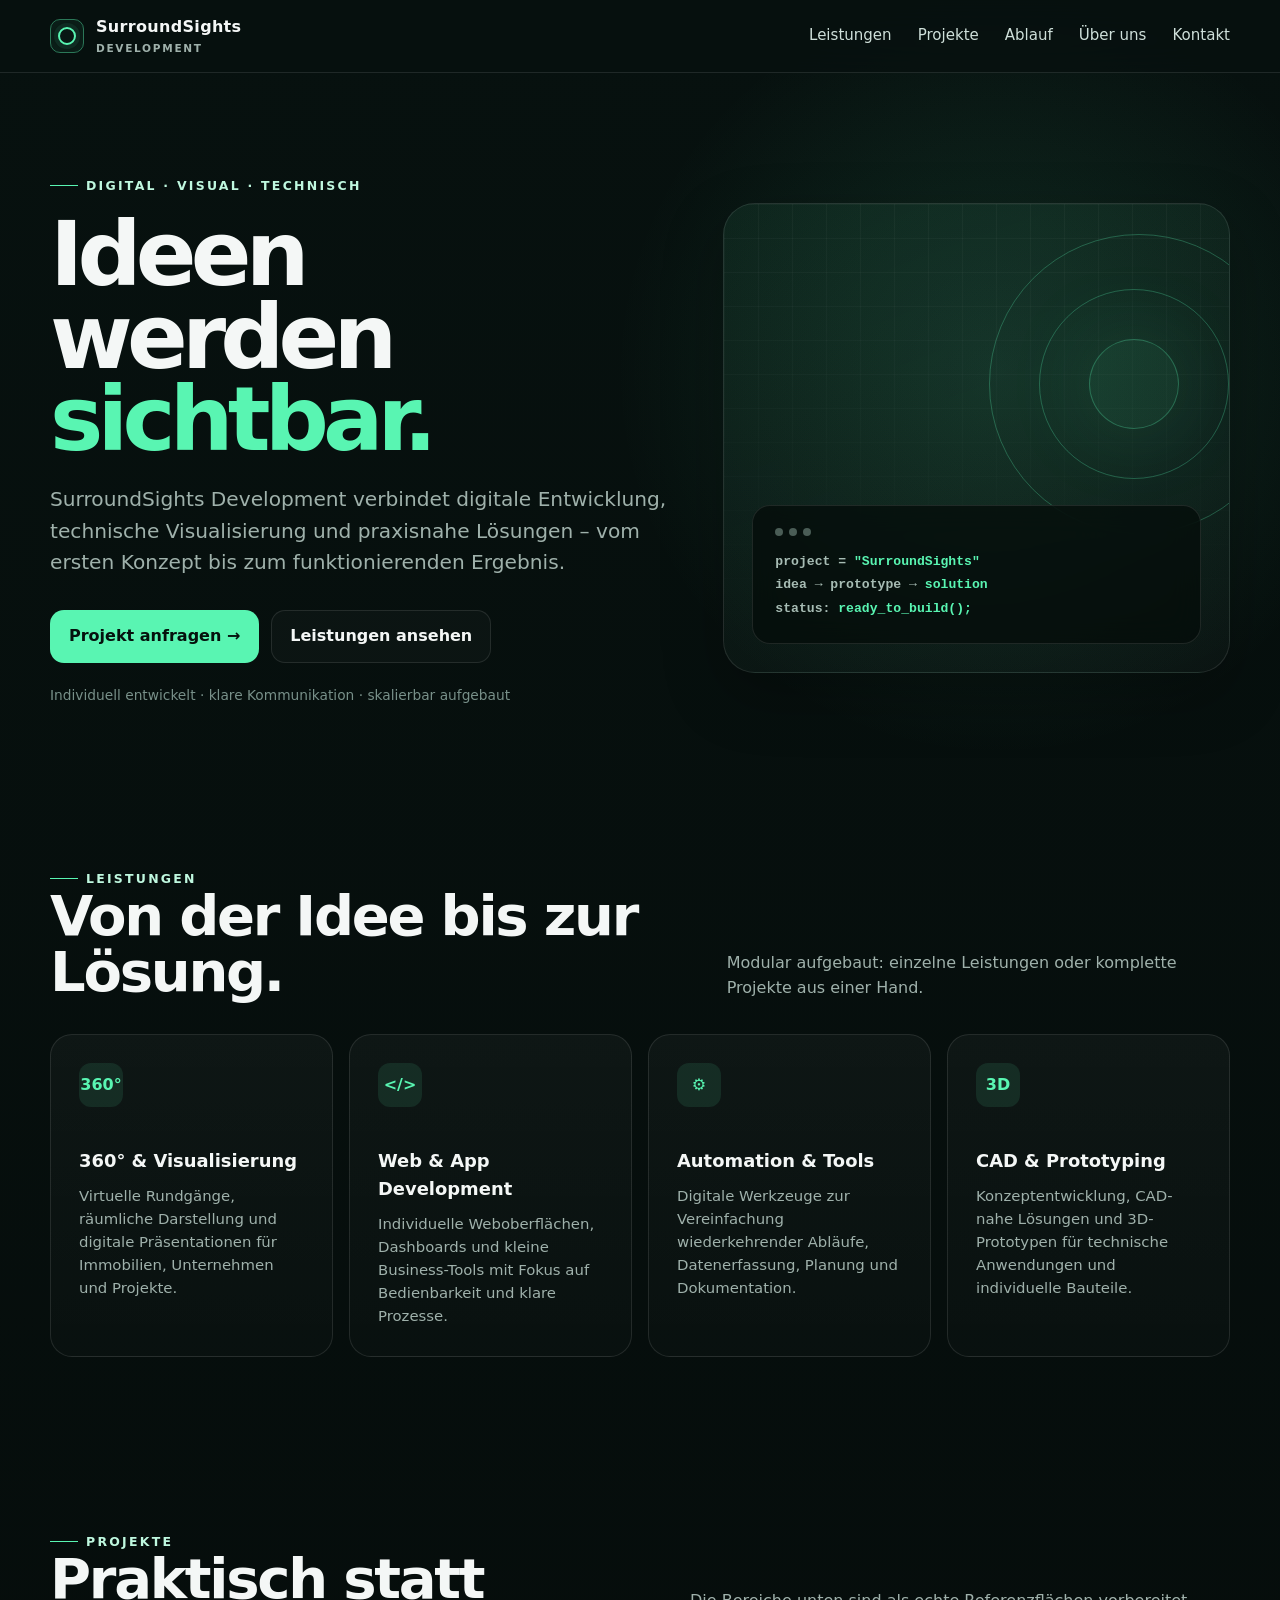
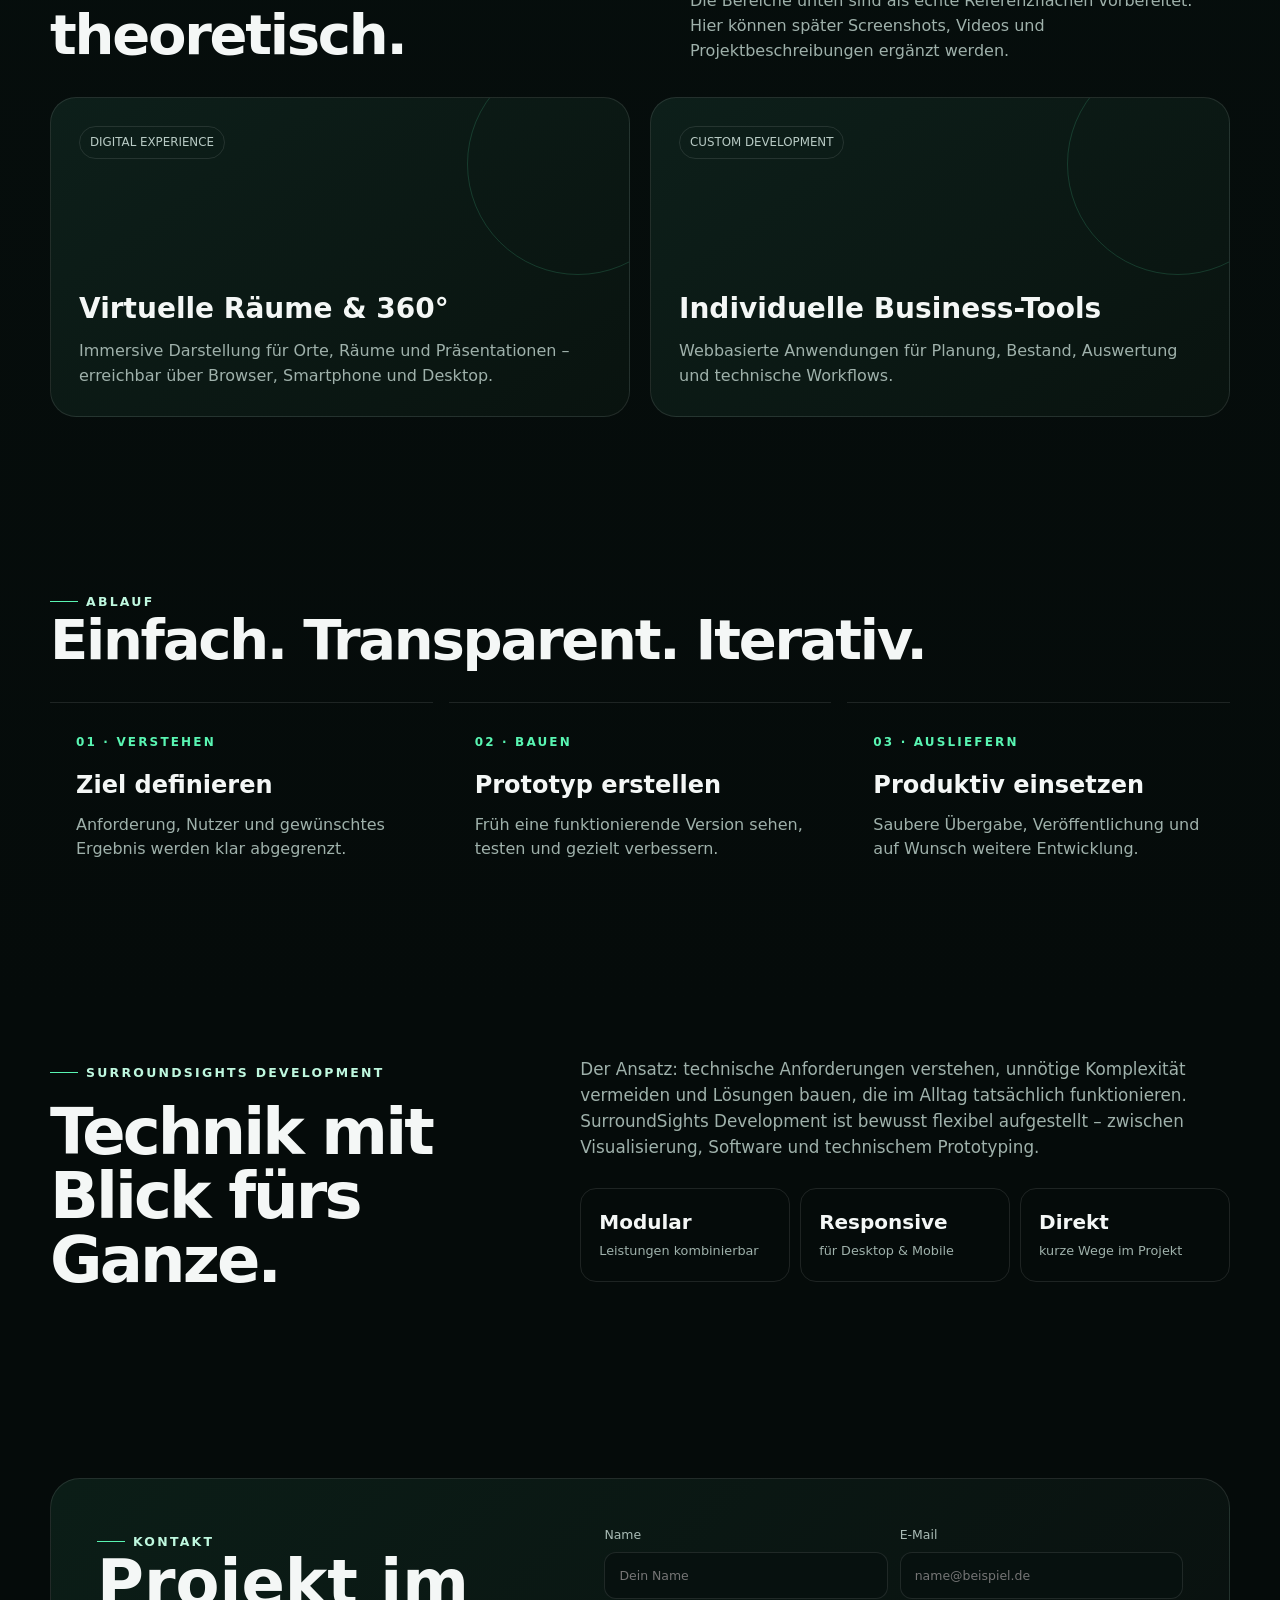
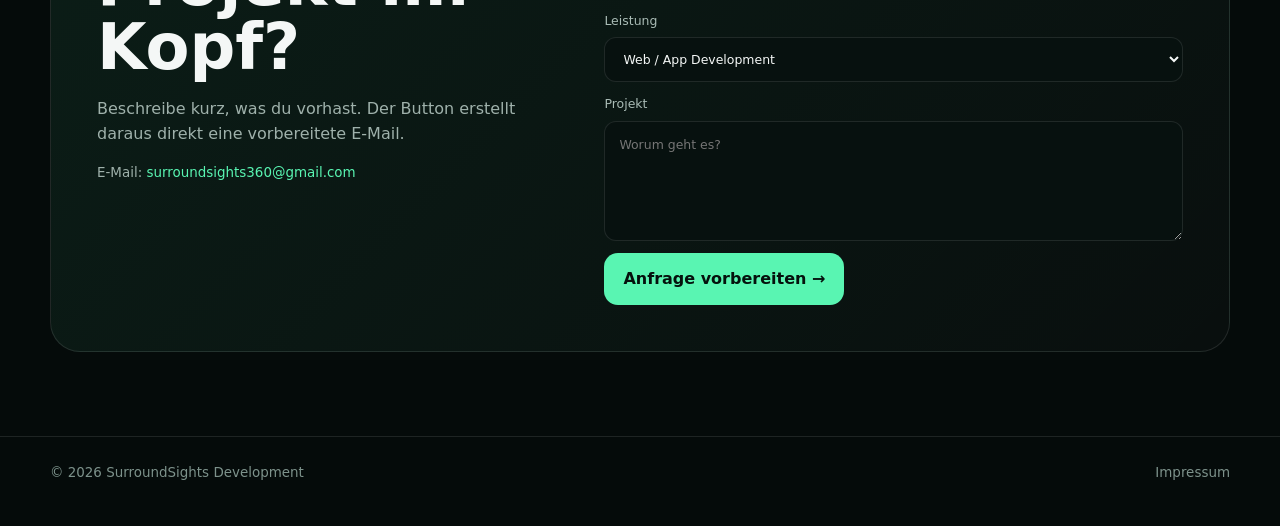
==== index.html @ 1adb47fc "Add files via upload" ====
<!doctype html>
<html lang="de">
<head>
  <meta charset="utf-8" />
  <meta name="viewport" content="width=device-width, initial-scale=1" />
  <meta name="description" content="SurroundSights Development – 360°-Visualisierung, individuelle Web- & App-Entwicklung, Automatisierung und technische Prototypen." />
  <link rel="canonical" href="https://surroundsights.de/" />
  <meta property="og:type" content="website" />
  <meta property="og:locale" content="de_DE" />
  <meta property="og:site_name" content="SurroundSights Development" />
  <meta property="og:title" content="SurroundSights Development | Digital · Visual · Technisch" />
  <meta property="og:description" content="360°-Visualisierung, Web- & App-Entwicklung, Automatisierung und technische Prototypen." />
  <meta property="og:url" content="https://surroundsights.de/" />
  <meta name="twitter:card" content="summary" />
  <meta name="theme-color" content="#07110f" />
  <title>SurroundSights Development | Digital · Visual · Technisch</title>
  <link rel="icon" href="favicon.svg" type="image/svg+xml" />
  <style>
    :root {
      --bg:#07110f; --bg2:#0a1714; --panel:#0d1d19; --panel2:#10251f;
      --text:#f4f7f6; --muted:#9fb1ab; --line:rgba(255,255,255,.10);
      --accent:#59f5b2; --accent2:#17b982; --shadow:0 22px 60px rgba(0,0,0,.28);
      --radius:22px; --max:1180px;
    }
    *{box-sizing:border-box} html{scroll-behavior:smooth} body{margin:0;background:
      radial-gradient(circle at 78% 10%,rgba(89,245,178,.12),transparent 24rem),
      linear-gradient(180deg,var(--bg),#050b0a 70%);color:var(--text);font-family:Inter,ui-sans-serif,system-ui,-apple-system,BlinkMacSystemFont,"Segoe UI",sans-serif;line-height:1.55}
    a{color:inherit;text-decoration:none} button,input,textarea,select{font:inherit}
    .wrap{width:min(calc(100% - 34px),var(--max));margin:auto}.nav{position:sticky;top:0;z-index:20;background:rgba(7,17,15,.74);backdrop-filter:blur(16px);border-bottom:1px solid var(--line)}
    .navin{min-height:72px;display:flex;align-items:center;justify-content:space-between;gap:24px}.brand{display:flex;align-items:center;gap:12px;font-weight:800;letter-spacing:.02em}.brandmark{width:34px;height:34px;border:1px solid rgba(89,245,178,.45);border-radius:10px;display:grid;place-items:center;box-shadow:inset 0 0 24px rgba(89,245,178,.1)}
    .brandmark:before{content:"";width:14px;height:14px;border:2px solid var(--accent);border-radius:50%;box-shadow:0 0 0 4px rgba(89,245,178,.08)}.brand small{display:block;color:var(--muted);font-weight:600;font-size:.66rem;letter-spacing:.16em;text-transform:uppercase}
    .links{display:flex;align-items:center;gap:26px;color:#cfe0da;font-size:.94rem}.links a:hover{color:var(--accent)}.menu{display:none;background:transparent;border:1px solid var(--line);color:var(--text);border-radius:10px;padding:8px 10px}
    .btn{display:inline-flex;align-items:center;justify-content:center;gap:9px;padding:13px 18px;border-radius:14px;border:1px solid transparent;font-weight:760;cursor:pointer;transition:.2s ease}.btn.primary{background:var(--accent);color:#05110d}.btn.primary:hover{transform:translateY(-2px);box-shadow:0 14px 34px rgba(89,245,178,.16)}.btn.ghost{border-color:var(--line);background:rgba(255,255,255,.025)}.btn.ghost:hover{border-color:rgba(89,245,178,.4)}
    .hero{padding:96px 0 72px}.hero-grid{display:grid;grid-template-columns:1.1fr .9fr;gap:54px;align-items:center}.eyebrow{display:inline-flex;gap:8px;align-items:center;color:#bff8df;font-size:.78rem;text-transform:uppercase;letter-spacing:.18em;font-weight:800}.eyebrow:before{content:"";width:28px;height:1px;background:var(--accent)}
    h1{font-size:clamp(3rem,7vw,6.4rem);line-height:.92;margin:18px 0 24px;letter-spacing:-.065em;max-width:900px}.green{color:var(--accent)}.lead{font-size:clamp(1.05rem,2vw,1.26rem);color:var(--muted);max-width:670px}.actions{display:flex;gap:12px;flex-wrap:wrap;margin-top:32px}.micro{margin-top:22px;color:#789089;font-size:.86rem}
    .visual{position:relative;min-height:470px;border:1px solid var(--line);border-radius:32px;background:linear-gradient(160deg,rgba(89,245,178,.07),rgba(255,255,255,.02));overflow:hidden;box-shadow:var(--shadow)}.gridlines{position:absolute;inset:0;background-image:linear-gradient(rgba(255,255,255,.035) 1px,transparent 1px),linear-gradient(90deg,rgba(255,255,255,.035) 1px,transparent 1px);background-size:34px 34px;mask-image:linear-gradient(to bottom,black,transparent)}
    .orb{position:absolute;border-radius:50%;border:1px solid rgba(89,245,178,.28)}.orb.a{width:300px;height:300px;right:-60px;top:30px}.orb.b{width:190px;height:190px;right:0;top:85px}.orb.c{width:90px;height:90px;right:50px;top:135px;background:rgba(89,245,178,.08);box-shadow:0 0 90px rgba(89,245,178,.15)}.codecard{position:absolute;left:28px;right:28px;bottom:28px;padding:22px;border:1px solid var(--line);border-radius:18px;background:rgba(5,12,10,.76);backdrop-filter:blur(14px)}.codehead{display:flex;gap:6px;margin-bottom:14px}.dot{width:8px;height:8px;border-radius:50%;background:#4a5d56}.code{font:600 .82rem/1.8 ui-monospace,SFMono-Regular,Menlo,monospace;color:#a7bcb4}.code b{color:var(--accent);font-weight:700}
    section{padding:84px 0}.section-head{display:flex;justify-content:space-between;align-items:end;gap:30px;margin-bottom:34px}.section-head h2{font-size:clamp(2rem,5vw,3.5rem);line-height:1;margin:0;letter-spacing:-.04em}.section-head p{color:var(--muted);max-width:540px;margin:0}
    .cards{display:grid;grid-template-columns:repeat(4,1fr);gap:16px}.card{padding:28px;border:1px solid var(--line);border-radius:var(--radius);background:linear-gradient(180deg,rgba(255,255,255,.035),rgba(255,255,255,.014));transition:.25s ease}.card:hover{transform:translateY(-4px);border-color:rgba(89,245,178,.28)}.icon{width:44px;height:44px;border-radius:12px;background:rgba(89,245,178,.10);display:grid;place-items:center;color:var(--accent);font-weight:900;margin-bottom:40px}.card h3{margin:0 0 10px;font-size:1.12rem}.card p{color:var(--muted);font-size:.93rem;margin:0}
    .process{display:grid;grid-template-columns:repeat(3,1fr);gap:16px}.step{padding:26px;border-top:1px solid var(--line)}.num{font-size:.75rem;color:var(--accent);letter-spacing:.18em;font-weight:800}.step h3{font-size:1.5rem;margin:14px 0 8px}.step p{color:var(--muted);margin:0}
    .project{display:grid;grid-template-columns:1fr 1fr;gap:20px}.projectbox{min-height:320px;border:1px solid var(--line);border-radius:26px;background:linear-gradient(145deg,#0d1f1a,#09130f);padding:28px;display:flex;flex-direction:column;justify-content:flex-end;position:relative;overflow:hidden}.projectbox:before{content:"";position:absolute;width:220px;height:220px;border:1px solid rgba(89,245,178,.16);border-radius:50%;right:-60px;top:-45px}.tag{align-self:flex-start;border:1px solid var(--line);border-radius:999px;padding:6px 10px;color:#b9cbc5;font-size:.74rem;margin-bottom:auto}.projectbox h3{font-size:1.75rem;margin:18px 0 8px}.projectbox p{color:var(--muted);max-width:500px;margin:0}
    .about{display:grid;grid-template-columns:.85fr 1.15fr;gap:50px;align-items:start}.about p{color:var(--muted);font-size:1.05rem;margin-top:0}.stats{display:grid;grid-template-columns:repeat(3,1fr);gap:10px;margin-top:28px}.stat{border:1px solid var(--line);border-radius:16px;padding:18px}.stat strong{display:block;font-size:1.25rem}.stat span{color:var(--muted);font-size:.8rem}
    .contact{display:grid;grid-template-columns:.9fr 1.1fr;gap:34px;border:1px solid var(--line);border-radius:30px;padding:clamp(24px,4vw,46px);background:linear-gradient(135deg,rgba(89,245,178,.08),rgba(255,255,255,.018))}.contact h2{font-size:clamp(2.2rem,5vw,4rem);line-height:1;margin:0 0 18px}.contact p{color:var(--muted)}form{display:grid;grid-template-columns:1fr 1fr;gap:12px}label{font-size:.78rem;color:#a9bbb5;display:grid;gap:7px}.full{grid-column:1/-1}input,textarea,select{width:100%;border:1px solid var(--line);background:#07110f;color:var(--text);border-radius:12px;padding:13px 14px;outline:none}input:focus,textarea:focus,select:focus{border-color:rgba(89,245,178,.5)}textarea{min-height:120px;resize:vertical}
    footer{border-top:1px solid var(--line);padding:26px 0 42px;color:#7d928b;font-size:.84rem}.foot{display:flex;justify-content:space-between;gap:20px;flex-wrap:wrap}.footlinks{display:flex;gap:18px}.foot a:hover{color:var(--text)}
    .reveal{opacity:0;transform:translateY(14px);transition:.55s ease}.reveal.show{opacity:1;transform:none}
    @media(max-width:900px){.hero-grid,.about,.contact{grid-template-columns:1fr}.visual{min-height:380px}.cards{grid-template-columns:1fr 1fr}.project{grid-template-columns:1fr}.section-head{display:block}.section-head p{margin-top:16px}.links{display:none;position:absolute;top:72px;left:0;right:0;flex-direction:column;align-items:flex-start;padding:22px;background:#081310;border-bottom:1px solid var(--line)}.links.open{display:flex}.menu{display:block}}
    @media(max-width:620px){.hero{padding-top:66px}.cards,.process,.stats,form{grid-template-columns:1fr}.visual{min-height:330px}.codecard{left:18px;right:18px;bottom:18px}.full{grid-column:auto}.contact{padding:22px}.brand span:last-child{font-size:.9rem}}
  </style>
</head>
<body>
  <nav class="nav">
    <div class="wrap navin">
      <a class="brand" href="#top" aria-label="SurroundSights Development Startseite">
        <span class="brandmark" aria-hidden="true"></span>
        <span>SurroundSights <small>Development</small></span>
      </a>
      <button class="menu" aria-label="Menü öffnen">Menü</button>
      <div class="links">
        <a href="#leistungen">Leistungen</a><a href="#projekte">Projekte</a><a href="#ablauf">Ablauf</a><a href="#ueber">Über uns</a><a href="#kontakt">Kontakt</a>
      </div>
    </div>
  </nav>

  <main id="top">
    <header class="hero">
      <div class="wrap hero-grid">
        <div class="reveal">
          <span class="eyebrow">Digital · Visual · Technisch</span>
          <h1>Ideen werden<br><span class="green">sichtbar.</span></h1>
          <p class="lead">SurroundSights Development verbindet digitale Entwicklung, technische Visualisierung und praxisnahe Lösungen – vom ersten Konzept bis zum funktionierenden Ergebnis.</p>
          <div class="actions"><a class="btn primary" href="#kontakt">Projekt anfragen →</a><a class="btn ghost" href="#leistungen">Leistungen ansehen</a></div>
          <div class="micro">Individuell entwickelt · klare Kommunikation · skalierbar aufgebaut</div>
        </div>
        <div class="visual reveal" aria-label="Technische Visualisierung">
          <div class="gridlines"></div><div class="orb a"></div><div class="orb b"></div><div class="orb c"></div>
          <div class="codecard"><div class="codehead"><span class="dot"></span><span class="dot"></span><span class="dot"></span></div><div class="code">project = <b>"SurroundSights"</b><br>idea → prototype → <b>solution</b><br>status: <b>ready_to_build();</b></div></div>
        </div>
      </div>
    </header>

    <section id="leistungen">
      <div class="wrap">
        <div class="section-head reveal"><div><span class="eyebrow">Leistungen</span><h2>Von der Idee bis zur Lösung.</h2></div><p>Modular aufgebaut: einzelne Leistungen oder komplette Projekte aus einer Hand.</p></div>
        <div class="cards">
          <article class="card reveal"><div class="icon">360°</div><h3>360° & Visualisierung</h3><p>Virtuelle Rundgänge, räumliche Darstellung und digitale Präsentationen für Immobilien, Unternehmen und Projekte.</p></article>
          <article class="card reveal"><div class="icon">&lt;/&gt;</div><h3>Web & App Development</h3><p>Individuelle Weboberflächen, Dashboards und kleine Business-Tools mit Fokus auf Bedienbarkeit und klare Prozesse.</p></article>
          <article class="card reveal"><div class="icon">⚙</div><h3>Automation & Tools</h3><p>Digitale Werkzeuge zur Vereinfachung wiederkehrender Abläufe, Datenerfassung, Planung und Dokumentation.</p></article>
          <article class="card reveal"><div class="icon">3D</div><h3>CAD & Prototyping</h3><p>Konzeptentwicklung, CAD-nahe Lösungen und 3D-Prototypen für technische Anwendungen und individuelle Bauteile.</p></article>
        </div>
      </div>
    </section>

    <section id="projekte">
      <div class="wrap">
        <div class="section-head reveal"><div><span class="eyebrow">Projekte</span><h2>Praktisch statt theoretisch.</h2></div><p>Die Bereiche unten sind als echte Referenzflächen vorbereitet. Hier können später Screenshots, Videos und Projektbeschreibungen ergänzt werden.</p></div>
        <div class="project">
          <article class="projectbox reveal"><span class="tag">DIGITAL EXPERIENCE</span><h3>Virtuelle Räume & 360°</h3><p>Immersive Darstellung für Orte, Räume und Präsentationen – erreichbar über Browser, Smartphone und Desktop.</p></article>
          <article class="projectbox reveal"><span class="tag">CUSTOM DEVELOPMENT</span><h3>Individuelle Business-Tools</h3><p>Webbasierte Anwendungen für Planung, Bestand, Auswertung und technische Workflows.</p></article>
        </div>
      </div>
    </section>

    <section id="ablauf">
      <div class="wrap">
        <div class="section-head reveal"><div><span class="eyebrow">Ablauf</span><h2>Einfach. Transparent. Iterativ.</h2></div></div>
        <div class="process"><article class="step reveal"><span class="num">01 · VERSTEHEN</span><h3>Ziel definieren</h3><p>Anforderung, Nutzer und gewünschtes Ergebnis werden klar abgegrenzt.</p></article><article class="step reveal"><span class="num">02 · BAUEN</span><h3>Prototyp erstellen</h3><p>Früh eine funktionierende Version sehen, testen und gezielt verbessern.</p></article><article class="step reveal"><span class="num">03 · AUSLIEFERN</span><h3>Produktiv einsetzen</h3><p>Saubere Übergabe, Veröffentlichung und auf Wunsch weitere Entwicklung.</p></article></div>
      </div>
    </section>

    <section id="ueber">
      <div class="wrap about">
        <div class="reveal"><span class="eyebrow">SurroundSights Development</span><h2 style="font-size:clamp(2.2rem,5vw,4rem);line-height:1;letter-spacing:-.045em;margin:18px 0">Technik mit Blick fürs Ganze.</h2></div>
        <div class="reveal"><p>Der Ansatz: technische Anforderungen verstehen, unnötige Komplexität vermeiden und Lösungen bauen, die im Alltag tatsächlich funktionieren. SurroundSights Development ist bewusst flexibel aufgestellt – zwischen Visualisierung, Software und technischem Prototyping.</p><div class="stats"><div class="stat"><strong>Modular</strong><span>Leistungen kombinierbar</span></div><div class="stat"><strong>Responsive</strong><span>für Desktop & Mobile</span></div><div class="stat"><strong>Direkt</strong><span>kurze Wege im Projekt</span></div></div></div>
      </div>
    </section>

    <section id="kontakt">
      <div class="wrap contact reveal">
        <div><span class="eyebrow">Kontakt</span><h2>Projekt im Kopf?</h2><p>Beschreibe kurz, was du vorhast. Der Button erstellt daraus direkt eine vorbereitete E-Mail.</p><p style="font-size:.84rem">E-Mail: <a href="mailto:surroundsights360@gmail.com" style="color:var(--accent)">surroundsights360@gmail.com</a></p></div>
        <form id="contactForm"><label>Name<input required name="name" placeholder="Dein Name"></label><label>E-Mail<input required type="email" name="email" placeholder="name@beispiel.de"></label><label class="full">Leistung<select name="service"><option>Web / App Development</option><option>360° / Visualisierung</option><option>Automation / Business Tool</option><option>CAD / 3D / Prototyping</option><option>Sonstiges</option></select></label><label class="full">Projekt<textarea required name="message" placeholder="Worum geht es?"></textarea></label><div class="full"><button class="btn primary" type="submit">Anfrage vorbereiten →</button></div></form>
      </div>
    </section>
  </main>

  <footer><div class="wrap foot"><div>© <span id="year"></span> SurroundSights Development</div><div class="footlinks"><a href="impressum.html">Impressum</a></div></div></footer>

  <script>
    const CONTACT_EMAIL = 'surroundsights360@gmail.com';
    const menu=document.querySelector('.menu'),links=document.querySelector('.links');
    menu.addEventListener('click',()=>links.classList.toggle('open')); links.querySelectorAll('a').forEach(a=>a.addEventListener('click',()=>links.classList.remove('open')));
    document.getElementById('year').textContent=new Date().getFullYear();
    const io=new IntersectionObserver(entries=>entries.forEach(e=>{if(e.isIntersecting)e.target.classList.add('show')}),{threshold:.12});document.querySelectorAll('.reveal').forEach(el=>io.observe(el));
    document.getElementById('contactForm').addEventListener('submit',e=>{e.preventDefault();const f=new FormData(e.currentTarget);const subject=encodeURIComponent('Projektanfrage – '+f.get('service'));const body=encodeURIComponent(`Name: ${f.get('name')}\nE-Mail: ${f.get('email')}\nLeistung: ${f.get('service')}\n\nProjekt:\n${f.get('message')}`);location.href=`mailto:${CONTACT_EMAIL}?subject=${subject}&body=${body}`;});
  </script>
</body>
</html>
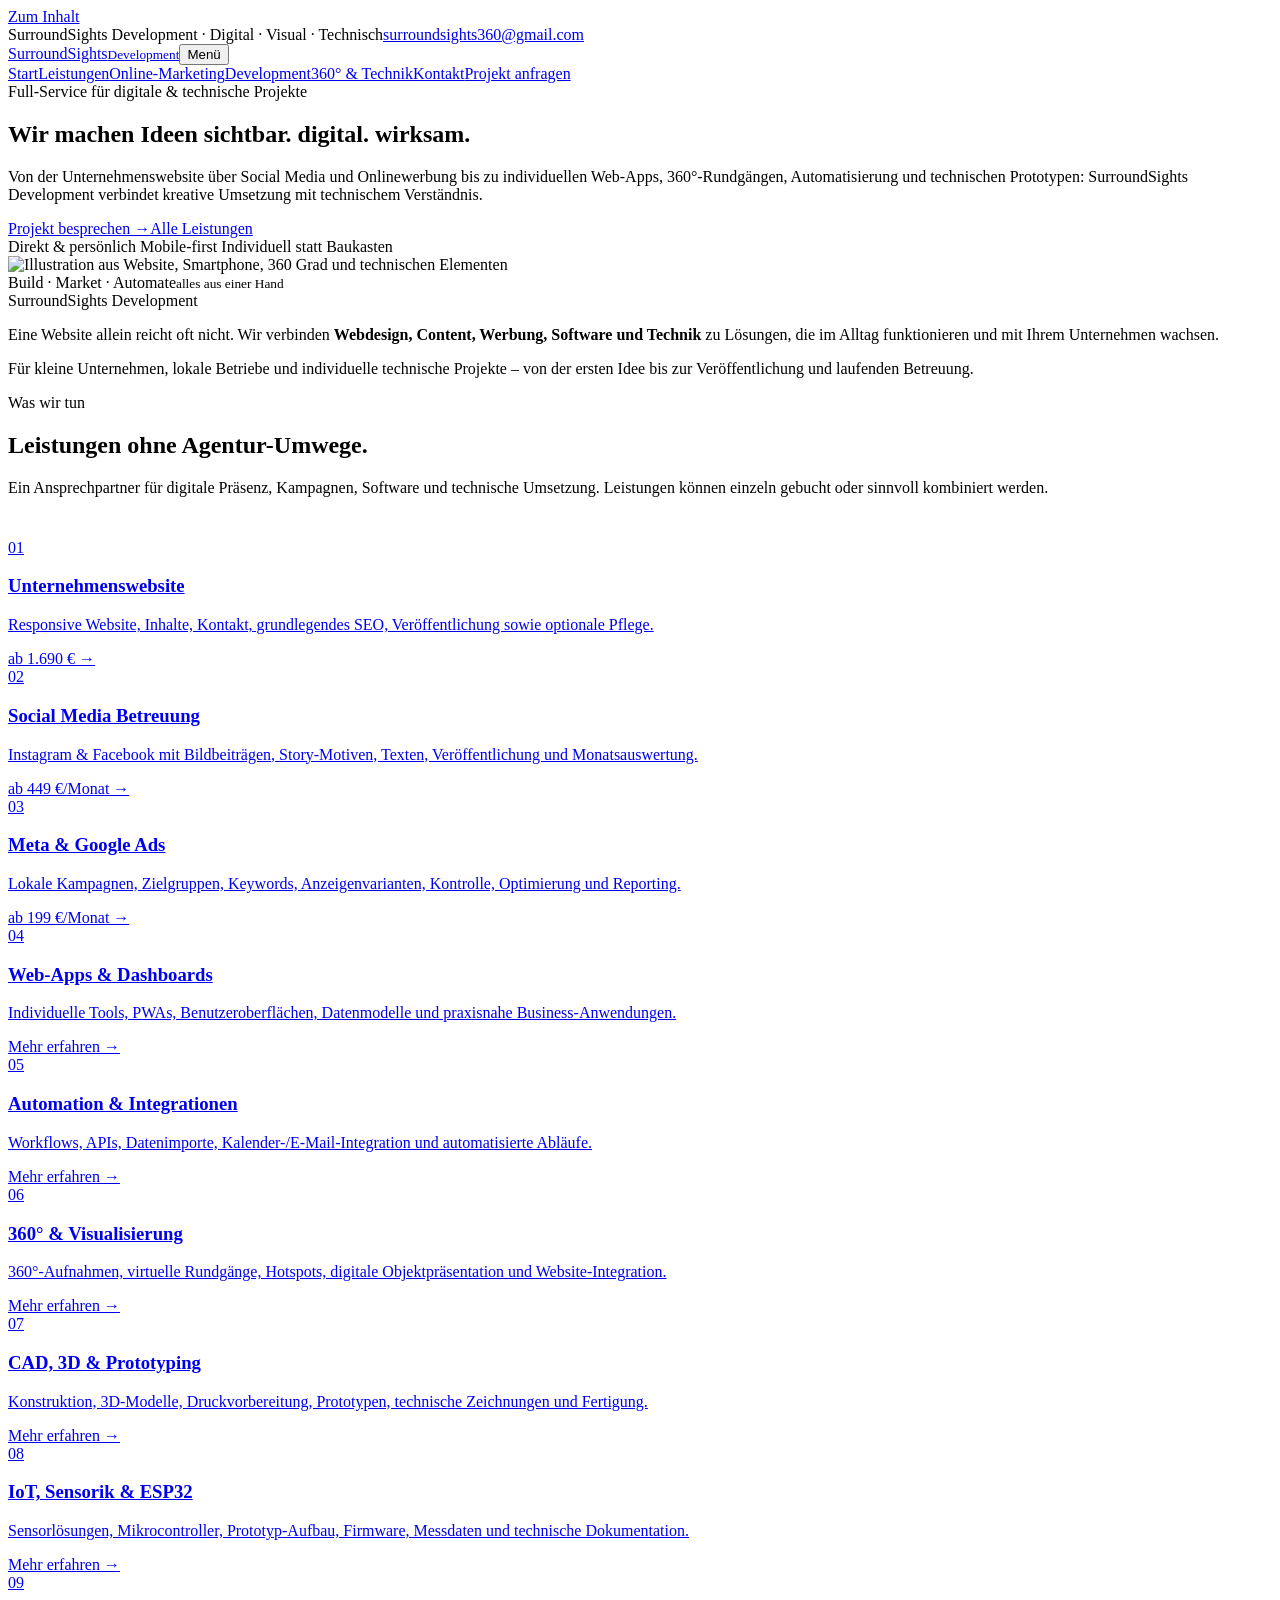
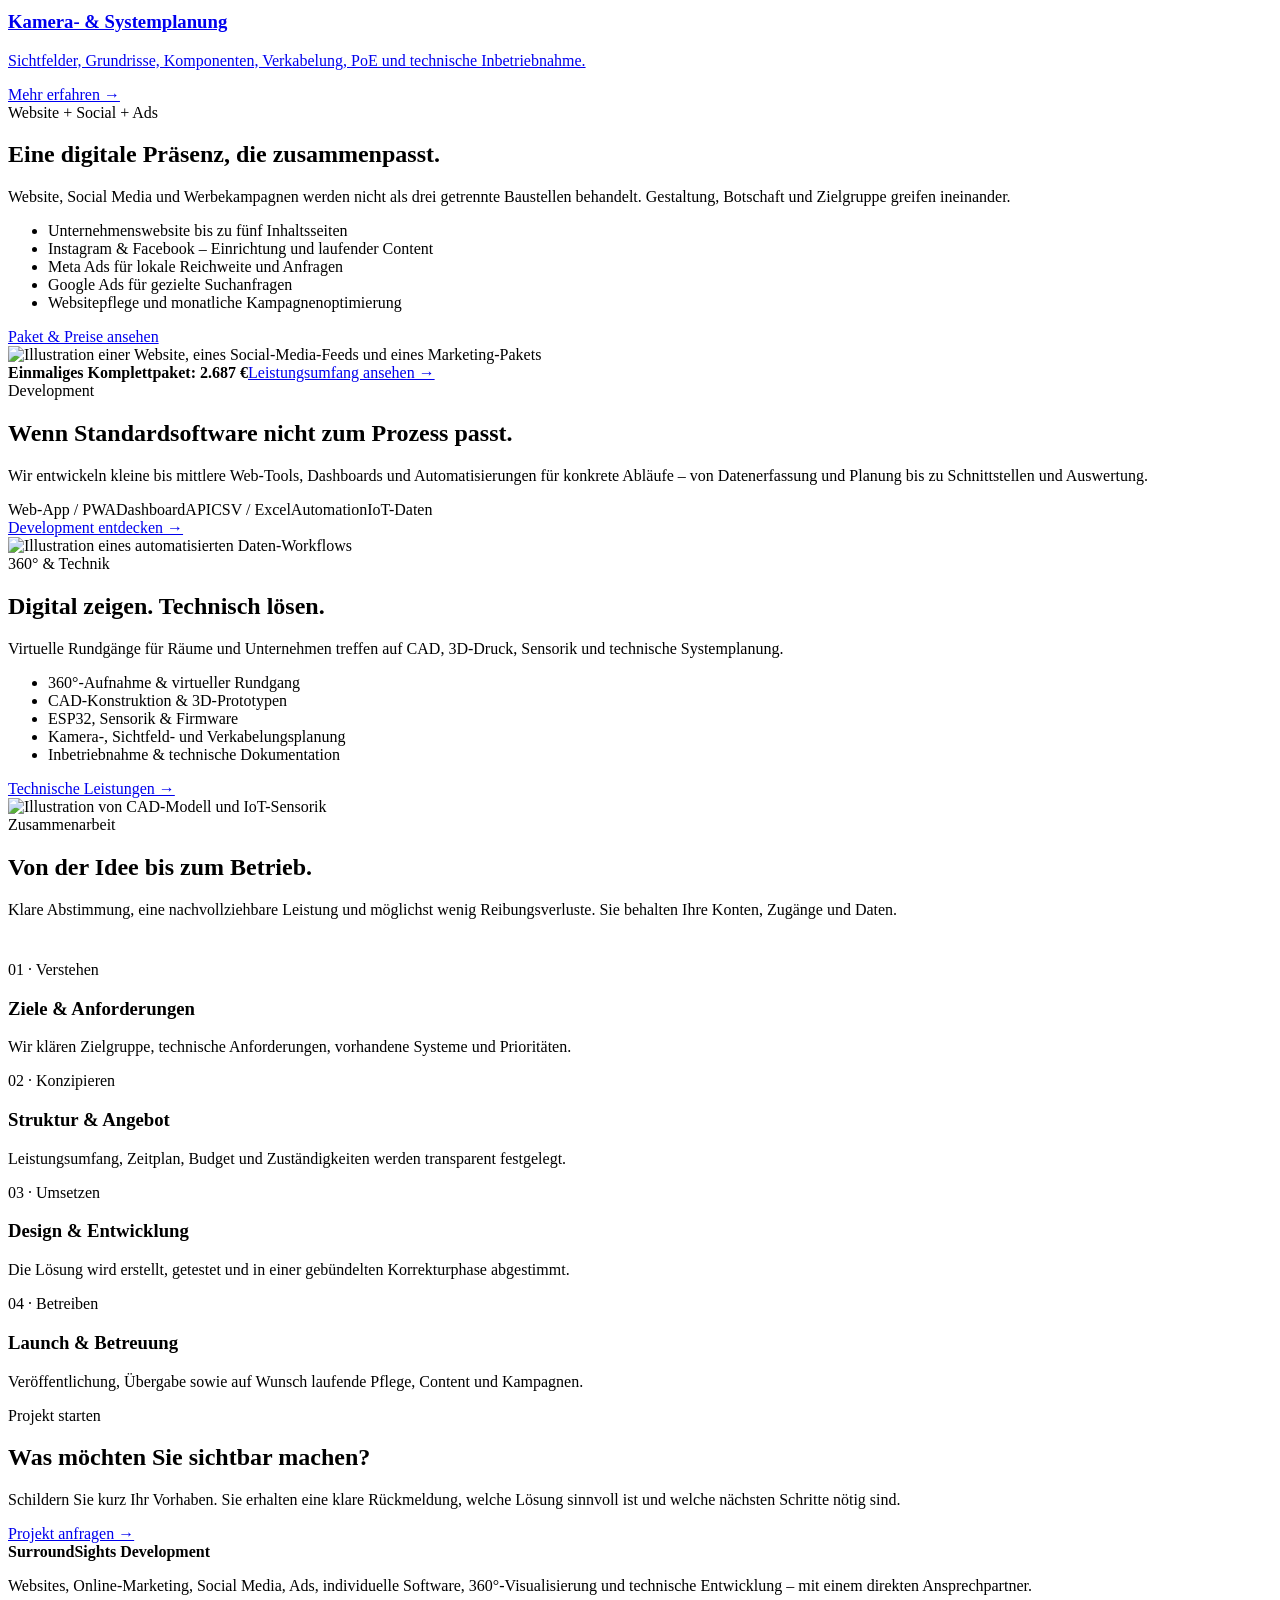
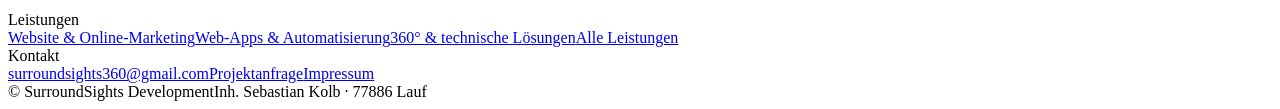
==== commit 001c1052: "Add files via upload" ====
--- a/index.html
+++ b/index.html
@@ -1,136 +1,22 @@
 <!doctype html>
-<html lang="de">
-<head>
-  <meta charset="utf-8" />
-  <meta name="viewport" content="width=device-width, initial-scale=1" />
-  <meta name="description" content="SurroundSights Development – 360°-Visualisierung, individuelle Web- & App-Entwicklung, Automatisierung und technische Prototypen." />
-  <link rel="canonical" href="https://surroundsights.de/" />
-  <meta property="og:type" content="website" />
-  <meta property="og:locale" content="de_DE" />
-  <meta property="og:site_name" content="SurroundSights Development" />
-  <meta property="og:title" content="SurroundSights Development | Digital · Visual · Technisch" />
-  <meta property="og:description" content="360°-Visualisierung, Web- & App-Entwicklung, Automatisierung und technische Prototypen." />
-  <meta property="og:url" content="https://surroundsights.de/" />
-  <meta name="twitter:card" content="summary" />
-  <meta name="theme-color" content="#07110f" />
-  <title>SurroundSights Development | Digital · Visual · Technisch</title>
-  <link rel="icon" href="favicon.svg" type="image/svg+xml" />
-  <style>
-    :root {
-      --bg:#07110f; --bg2:#0a1714; --panel:#0d1d19; --panel2:#10251f;
-      --text:#f4f7f6; --muted:#9fb1ab; --line:rgba(255,255,255,.10);
-      --accent:#59f5b2; --accent2:#17b982; --shadow:0 22px 60px rgba(0,0,0,.28);
-      --radius:22px; --max:1180px;
-    }
-    *{box-sizing:border-box} html{scroll-behavior:smooth} body{margin:0;background:
-      radial-gradient(circle at 78% 10%,rgba(89,245,178,.12),transparent 24rem),
-      linear-gradient(180deg,var(--bg),#050b0a 70%);color:var(--text);font-family:Inter,ui-sans-serif,system-ui,-apple-system,BlinkMacSystemFont,"Segoe UI",sans-serif;line-height:1.55}
-    a{color:inherit;text-decoration:none} button,input,textarea,select{font:inherit}
-    .wrap{width:min(calc(100% - 34px),var(--max));margin:auto}.nav{position:sticky;top:0;z-index:20;background:rgba(7,17,15,.74);backdrop-filter:blur(16px);border-bottom:1px solid var(--line)}
-    .navin{min-height:72px;display:flex;align-items:center;justify-content:space-between;gap:24px}.brand{display:flex;align-items:center;gap:12px;font-weight:800;letter-spacing:.02em}.brandmark{width:34px;height:34px;border:1px solid rgba(89,245,178,.45);border-radius:10px;display:grid;place-items:center;box-shadow:inset 0 0 24px rgba(89,245,178,.1)}
-    .brandmark:before{content:"";width:14px;height:14px;border:2px solid var(--accent);border-radius:50%;box-shadow:0 0 0 4px rgba(89,245,178,.08)}.brand small{display:block;color:var(--muted);font-weight:600;font-size:.66rem;letter-spacing:.16em;text-transform:uppercase}
-    .links{display:flex;align-items:center;gap:26px;color:#cfe0da;font-size:.94rem}.links a:hover{color:var(--accent)}.menu{display:none;background:transparent;border:1px solid var(--line);color:var(--text);border-radius:10px;padding:8px 10px}
-    .btn{display:inline-flex;align-items:center;justify-content:center;gap:9px;padding:13px 18px;border-radius:14px;border:1px solid transparent;font-weight:760;cursor:pointer;transition:.2s ease}.btn.primary{background:var(--accent);color:#05110d}.btn.primary:hover{transform:translateY(-2px);box-shadow:0 14px 34px rgba(89,245,178,.16)}.btn.ghost{border-color:var(--line);background:rgba(255,255,255,.025)}.btn.ghost:hover{border-color:rgba(89,245,178,.4)}
-    .hero{padding:96px 0 72px}.hero-grid{display:grid;grid-template-columns:1.1fr .9fr;gap:54px;align-items:center}.eyebrow{display:inline-flex;gap:8px;align-items:center;color:#bff8df;font-size:.78rem;text-transform:uppercase;letter-spacing:.18em;font-weight:800}.eyebrow:before{content:"";width:28px;height:1px;background:var(--accent)}
-    h1{font-size:clamp(3rem,7vw,6.4rem);line-height:.92;margin:18px 0 24px;letter-spacing:-.065em;max-width:900px}.green{color:var(--accent)}.lead{font-size:clamp(1.05rem,2vw,1.26rem);color:var(--muted);max-width:670px}.actions{display:flex;gap:12px;flex-wrap:wrap;margin-top:32px}.micro{margin-top:22px;color:#789089;font-size:.86rem}
-    .visual{position:relative;min-height:470px;border:1px solid var(--line);border-radius:32px;background:linear-gradient(160deg,rgba(89,245,178,.07),rgba(255,255,255,.02));overflow:hidden;box-shadow:var(--shadow)}.gridlines{position:absolute;inset:0;background-image:linear-gradient(rgba(255,255,255,.035) 1px,transparent 1px),linear-gradient(90deg,rgba(255,255,255,.035) 1px,transparent 1px);background-size:34px 34px;mask-image:linear-gradient(to bottom,black,transparent)}
-    .orb{position:absolute;border-radius:50%;border:1px solid rgba(89,245,178,.28)}.orb.a{width:300px;height:300px;right:-60px;top:30px}.orb.b{width:190px;height:190px;right:0;top:85px}.orb.c{width:90px;height:90px;right:50px;top:135px;background:rgba(89,245,178,.08);box-shadow:0 0 90px rgba(89,245,178,.15)}.codecard{position:absolute;left:28px;right:28px;bottom:28px;padding:22px;border:1px solid var(--line);border-radius:18px;background:rgba(5,12,10,.76);backdrop-filter:blur(14px)}.codehead{display:flex;gap:6px;margin-bottom:14px}.dot{width:8px;height:8px;border-radius:50%;background:#4a5d56}.code{font:600 .82rem/1.8 ui-monospace,SFMono-Regular,Menlo,monospace;color:#a7bcb4}.code b{color:var(--accent);font-weight:700}
-    section{padding:84px 0}.section-head{display:flex;justify-content:space-between;align-items:end;gap:30px;margin-bottom:34px}.section-head h2{font-size:clamp(2rem,5vw,3.5rem);line-height:1;margin:0;letter-spacing:-.04em}.section-head p{color:var(--muted);max-width:540px;margin:0}
-    .cards{display:grid;grid-template-columns:repeat(4,1fr);gap:16px}.card{padding:28px;border:1px solid var(--line);border-radius:var(--radius);background:linear-gradient(180deg,rgba(255,255,255,.035),rgba(255,255,255,.014));transition:.25s ease}.card:hover{transform:translateY(-4px);border-color:rgba(89,245,178,.28)}.icon{width:44px;height:44px;border-radius:12px;background:rgba(89,245,178,.10);display:grid;place-items:center;color:var(--accent);font-weight:900;margin-bottom:40px}.card h3{margin:0 0 10px;font-size:1.12rem}.card p{color:var(--muted);font-size:.93rem;margin:0}
-    .process{display:grid;grid-template-columns:repeat(3,1fr);gap:16px}.step{padding:26px;border-top:1px solid var(--line)}.num{font-size:.75rem;color:var(--accent);letter-spacing:.18em;font-weight:800}.step h3{font-size:1.5rem;margin:14px 0 8px}.step p{color:var(--muted);margin:0}
-    .project{display:grid;grid-template-columns:1fr 1fr;gap:20px}.projectbox{min-height:320px;border:1px solid var(--line);border-radius:26px;background:linear-gradient(145deg,#0d1f1a,#09130f);padding:28px;display:flex;flex-direction:column;justify-content:flex-end;position:relative;overflow:hidden}.projectbox:before{content:"";position:absolute;width:220px;height:220px;border:1px solid rgba(89,245,178,.16);border-radius:50%;right:-60px;top:-45px}.tag{align-self:flex-start;border:1px solid var(--line);border-radius:999px;padding:6px 10px;color:#b9cbc5;font-size:.74rem;margin-bottom:auto}.projectbox h3{font-size:1.75rem;margin:18px 0 8px}.projectbox p{color:var(--muted);max-width:500px;margin:0}
-    .about{display:grid;grid-template-columns:.85fr 1.15fr;gap:50px;align-items:start}.about p{color:var(--muted);font-size:1.05rem;margin-top:0}.stats{display:grid;grid-template-columns:repeat(3,1fr);gap:10px;margin-top:28px}.stat{border:1px solid var(--line);border-radius:16px;padding:18px}.stat strong{display:block;font-size:1.25rem}.stat span{color:var(--muted);font-size:.8rem}
-    .contact{display:grid;grid-template-columns:.9fr 1.1fr;gap:34px;border:1px solid var(--line);border-radius:30px;padding:clamp(24px,4vw,46px);background:linear-gradient(135deg,rgba(89,245,178,.08),rgba(255,255,255,.018))}.contact h2{font-size:clamp(2.2rem,5vw,4rem);line-height:1;margin:0 0 18px}.contact p{color:var(--muted)}form{display:grid;grid-template-columns:1fr 1fr;gap:12px}label{font-size:.78rem;color:#a9bbb5;display:grid;gap:7px}.full{grid-column:1/-1}input,textarea,select{width:100%;border:1px solid var(--line);background:#07110f;color:var(--text);border-radius:12px;padding:13px 14px;outline:none}input:focus,textarea:focus,select:focus{border-color:rgba(89,245,178,.5)}textarea{min-height:120px;resize:vertical}
-    footer{border-top:1px solid var(--line);padding:26px 0 42px;color:#7d928b;font-size:.84rem}.foot{display:flex;justify-content:space-between;gap:20px;flex-wrap:wrap}.footlinks{display:flex;gap:18px}.foot a:hover{color:var(--text)}
-    .reveal{opacity:0;transform:translateY(14px);transition:.55s ease}.reveal.show{opacity:1;transform:none}
-    @media(max-width:900px){.hero-grid,.about,.contact{grid-template-columns:1fr}.visual{min-height:380px}.cards{grid-template-columns:1fr 1fr}.project{grid-template-columns:1fr}.section-head{display:block}.section-head p{margin-top:16px}.links{display:none;position:absolute;top:72px;left:0;right:0;flex-direction:column;align-items:flex-start;padding:22px;background:#081310;border-bottom:1px solid var(--line)}.links.open{display:flex}.menu{display:block}}
-    @media(max-width:620px){.hero{padding-top:66px}.cards,.process,.stats,form{grid-template-columns:1fr}.visual{min-height:330px}.codecard{left:18px;right:18px;bottom:18px}.full{grid-column:auto}.contact{padding:22px}.brand span:last-child{font-size:.9rem}}
-  </style>
-</head>
-<body>
-  <nav class="nav">
-    <div class="wrap navin">
-      <a class="brand" href="#top" aria-label="SurroundSights Development Startseite">
-        <span class="brandmark" aria-hidden="true"></span>
-        <span>SurroundSights <small>Development</small></span>
-      </a>
-      <button class="menu" aria-label="Menü öffnen">Menü</button>
-      <div class="links">
-        <a href="#leistungen">Leistungen</a><a href="#projekte">Projekte</a><a href="#ablauf">Ablauf</a><a href="#ueber">Über uns</a><a href="#kontakt">Kontakt</a>
-      </div>
-    </div>
-  </nav>
-
-  <main id="top">
-    <header class="hero">
-      <div class="wrap hero-grid">
-        <div class="reveal">
-          <span class="eyebrow">Digital · Visual · Technisch</span>
-          <h1>Ideen werden<br><span class="green">sichtbar.</span></h1>
-          <p class="lead">SurroundSights Development verbindet digitale Entwicklung, technische Visualisierung und praxisnahe Lösungen – vom ersten Konzept bis zum funktionierenden Ergebnis.</p>
-          <div class="actions"><a class="btn primary" href="#kontakt">Projekt anfragen →</a><a class="btn ghost" href="#leistungen">Leistungen ansehen</a></div>
-          <div class="micro">Individuell entwickelt · klare Kommunikation · skalierbar aufgebaut</div>
-        </div>
-        <div class="visual reveal" aria-label="Technische Visualisierung">
-          <div class="gridlines"></div><div class="orb a"></div><div class="orb b"></div><div class="orb c"></div>
-          <div class="codecard"><div class="codehead"><span class="dot"></span><span class="dot"></span><span class="dot"></span></div><div class="code">project = <b>"SurroundSights"</b><br>idea → prototype → <b>solution</b><br>status: <b>ready_to_build();</b></div></div>
-        </div>
-      </div>
-    </header>
-
-    <section id="leistungen">
-      <div class="wrap">
-        <div class="section-head reveal"><div><span class="eyebrow">Leistungen</span><h2>Von der Idee bis zur Lösung.</h2></div><p>Modular aufgebaut: einzelne Leistungen oder komplette Projekte aus einer Hand.</p></div>
-        <div class="cards">
-          <article class="card reveal"><div class="icon">360°</div><h3>360° & Visualisierung</h3><p>Virtuelle Rundgänge, räumliche Darstellung und digitale Präsentationen für Immobilien, Unternehmen und Projekte.</p></article>
-          <article class="card reveal"><div class="icon">&lt;/&gt;</div><h3>Web & App Development</h3><p>Individuelle Weboberflächen, Dashboards und kleine Business-Tools mit Fokus auf Bedienbarkeit und klare Prozesse.</p></article>
-          <article class="card reveal"><div class="icon">⚙</div><h3>Automation & Tools</h3><p>Digitale Werkzeuge zur Vereinfachung wiederkehrender Abläufe, Datenerfassung, Planung und Dokumentation.</p></article>
-          <article class="card reveal"><div class="icon">3D</div><h3>CAD & Prototyping</h3><p>Konzeptentwicklung, CAD-nahe Lösungen und 3D-Prototypen für technische Anwendungen und individuelle Bauteile.</p></article>
-        </div>
-      </div>
-    </section>
-
-    <section id="projekte">
-      <div class="wrap">
-        <div class="section-head reveal"><div><span class="eyebrow">Projekte</span><h2>Praktisch statt theoretisch.</h2></div><p>Die Bereiche unten sind als echte Referenzflächen vorbereitet. Hier können später Screenshots, Videos und Projektbeschreibungen ergänzt werden.</p></div>
-        <div class="project">
-          <article class="projectbox reveal"><span class="tag">DIGITAL EXPERIENCE</span><h3>Virtuelle Räume & 360°</h3><p>Immersive Darstellung für Orte, Räume und Präsentationen – erreichbar über Browser, Smartphone und Desktop.</p></article>
-          <article class="projectbox reveal"><span class="tag">CUSTOM DEVELOPMENT</span><h3>Individuelle Business-Tools</h3><p>Webbasierte Anwendungen für Planung, Bestand, Auswertung und technische Workflows.</p></article>
-        </div>
-      </div>
-    </section>
-
-    <section id="ablauf">
-      <div class="wrap">
-        <div class="section-head reveal"><div><span class="eyebrow">Ablauf</span><h2>Einfach. Transparent. Iterativ.</h2></div></div>
-        <div class="process"><article class="step reveal"><span class="num">01 · VERSTEHEN</span><h3>Ziel definieren</h3><p>Anforderung, Nutzer und gewünschtes Ergebnis werden klar abgegrenzt.</p></article><article class="step reveal"><span class="num">02 · BAUEN</span><h3>Prototyp erstellen</h3><p>Früh eine funktionierende Version sehen, testen und gezielt verbessern.</p></article><article class="step reveal"><span class="num">03 · AUSLIEFERN</span><h3>Produktiv einsetzen</h3><p>Saubere Übergabe, Veröffentlichung und auf Wunsch weitere Entwicklung.</p></article></div>
-      </div>
-    </section>
-
-    <section id="ueber">
-      <div class="wrap about">
-        <div class="reveal"><span class="eyebrow">SurroundSights Development</span><h2 style="font-size:clamp(2.2rem,5vw,4rem);line-height:1;letter-spacing:-.045em;margin:18px 0">Technik mit Blick fürs Ganze.</h2></div>
-        <div class="reveal"><p>Der Ansatz: technische Anforderungen verstehen, unnötige Komplexität vermeiden und Lösungen bauen, die im Alltag tatsächlich funktionieren. SurroundSights Development ist bewusst flexibel aufgestellt – zwischen Visualisierung, Software und technischem Prototyping.</p><div class="stats"><div class="stat"><strong>Modular</strong><span>Leistungen kombinierbar</span></div><div class="stat"><strong>Responsive</strong><span>für Desktop & Mobile</span></div><div class="stat"><strong>Direkt</strong><span>kurze Wege im Projekt</span></div></div></div>
-      </div>
-    </section>
-
-    <section id="kontakt">
-      <div class="wrap contact reveal">
-        <div><span class="eyebrow">Kontakt</span><h2>Projekt im Kopf?</h2><p>Beschreibe kurz, was du vorhast. Der Button erstellt daraus direkt eine vorbereitete E-Mail.</p><p style="font-size:.84rem">E-Mail: <a href="mailto:surroundsights360@gmail.com" style="color:var(--accent)">surroundsights360@gmail.com</a></p></div>
-        <form id="contactForm"><label>Name<input required name="name" placeholder="Dein Name"></label><label>E-Mail<input required type="email" name="email" placeholder="name@beispiel.de"></label><label class="full">Leistung<select name="service"><option>Web / App Development</option><option>360° / Visualisierung</option><option>Automation / Business Tool</option><option>CAD / 3D / Prototyping</option><option>Sonstiges</option></select></label><label class="full">Projekt<textarea required name="message" placeholder="Worum geht es?"></textarea></label><div class="full"><button class="btn primary" type="submit">Anfrage vorbereiten →</button></div></form>
-      </div>
-    </section>
-  </main>
-
-  <footer><div class="wrap foot"><div>© <span id="year"></span> SurroundSights Development</div><div class="footlinks"><a href="impressum.html">Impressum</a></div></div></footer>
-
-  <script>
-    const CONTACT_EMAIL = 'surroundsights360@gmail.com';
-    const menu=document.querySelector('.menu'),links=document.querySelector('.links');
-    menu.addEventListener('click',()=>links.classList.toggle('open')); links.querySelectorAll('a').forEach(a=>a.addEventListener('click',()=>links.classList.remove('open')));
-    document.getElementById('year').textContent=new Date().getFullYear();
-    const io=new IntersectionObserver(entries=>entries.forEach(e=>{if(e.isIntersecting)e.target.classList.add('show')}),{threshold:.12});document.querySelectorAll('.reveal').forEach(el=>io.observe(el));
-    document.getElementById('contactForm').addEventListener('submit',e=>{e.preventDefault();const f=new FormData(e.currentTarget);const subject=encodeURIComponent('Projektanfrage – '+f.get('service'));const body=encodeURIComponent(`Name: ${f.get('name')}\nE-Mail: ${f.get('email')}\nLeistung: ${f.get('service')}\n\nProjekt:\n${f.get('message')}`);location.href=`mailto:${CONTACT_EMAIL}?subject=${subject}&body=${body}`;});
-  </script>
-</body>
-</html>
+<html lang="de"><head><meta charset="utf-8"><meta name="viewport" content="width=device-width,initial-scale=1"><meta name="description" content="SurroundSights Development aus Lauf: Unternehmenswebsites, Social Media, Meta & Google Ads, Web-Apps, Automatisierung, 360°-Visualisierung, CAD, IoT und technische Lösungen."><link rel="canonical" href="https://surroundsights.de/"><meta name="theme-color" content="#081712"><meta property="og:type" content="website"><meta property="og:site_name" content="SurroundSights Development"><meta property="og:title" content="SurroundSights Development | Web, Marketing, 360° & technische Lösungen"><meta property="og:description" content="SurroundSights Development aus Lauf: Unternehmenswebsites, Social Media, Meta & Google Ads, Web-Apps, Automatisierung, 360°-Visualisierung, CAD, IoT und technische Lösungen."><title>SurroundSights Development | Web, Marketing, 360° & technische Lösungen</title><link rel="icon" href="favicon.svg" type="image/svg+xml"><link rel="stylesheet" href="assets/css/styles.css"></head><body><a class="skip" href="#content">Zum Inhalt</a><div class="topbar"><div class="wrap"><span>SurroundSights Development · Digital · Visual · Technisch</span><span><a href="mailto:surroundsights360@gmail.com">surroundsights360@gmail.com</a></span></div></div><header class="site-header"><div class="wrap nav"><a class="brand" href="index.html"><img src="assets/img/logo-mark.svg" alt=""><span class="brand-text">SurroundSights<small>Development</small></span></a><button class="menu-btn" type="button" aria-expanded="false" aria-label="Navigation öffnen">Menü</button><nav class="navlinks" aria-label="Hauptnavigation"><a href="index.html" aria-current="page">Start</a><a href="leistungen.html">Leistungen</a><a href="online-marketing.html">Online-Marketing</a><a href="entwicklung.html">Development</a><a href="visualisierung-technik.html">360° & Technik</a><a href="kontakt.html">Kontakt</a><a class="nav-cta" href="kontakt.html">Projekt anfragen</a></nav></div></header><main id="content">
+<section class="hero"><div class="wrap hero-grid"><div class="hero-copy reveal"><span class="eyebrow">Full-Service für digitale & technische Projekte</span><h1>Wir machen Ideen <span class="display-line">sichtbar. digital. wirksam.</span></h1><p class="lead">Von der Unternehmenswebsite über Social Media und Onlinewerbung bis zu individuellen Web-Apps, 360°-Rundgängen, Automatisierung und technischen Prototypen: SurroundSights Development verbindet kreative Umsetzung mit technischem Verständnis.</p><div class="actions"><a class="btn btn--primary" href="kontakt.html">Projekt besprechen →</a><a class="btn btn--ghost" href="leistungen.html">Alle Leistungen</a></div><div class="hero-meta"><span><i></i> Direkt & persönlich</span><span><i></i> Mobile-first</span><span><i></i> Individuell statt Baukasten</span></div></div><div class="hero-visual reveal"><img src="assets/img/hero-studio.svg" alt="Illustration aus Website, Smartphone, 360 Grad und technischen Elementen"><div class="hero-badge">Build · Market · Automate<small>alles aus einer Hand</small></div></div></div></section>
+<section class="section section--soft"><div class="wrap intro-split"><div class="reveal"><span class="eyebrow">SurroundSights Development</span></div><div class="reveal"><p class="big-copy">Eine Website allein reicht oft nicht. Wir verbinden <strong>Webdesign, Content, Werbung, Software und Technik</strong> zu Lösungen, die im Alltag funktionieren und mit Ihrem Unternehmen wachsen.</p><p>Für kleine Unternehmen, lokale Betriebe und individuelle technische Projekte – von der ersten Idee bis zur Veröffentlichung und laufenden Betreuung.</p></div></div></section>
+<section class="section"><div class="wrap"><div class="intro-split" style="margin-bottom:42px"><div><span class="eyebrow">Was wir tun</span><h2>Leistungen ohne Agentur-Umwege.</h2></div><p>Ein Ansprechpartner für digitale Präsenz, Kampagnen, Software und technische Umsetzung. Leistungen können einzeln gebucht oder sinnvoll kombiniert werden.</p></div><div class="service-grid">
+<a class="service-card featured reveal" href="online-marketing.html"><div class="service-icon">01</div><h3>Unternehmenswebsite</h3><p>Responsive Website, Inhalte, Kontakt, grundlegendes SEO, Veröffentlichung sowie optionale Pflege.</p><span class="more">ab 1.690 € →</span></a>
+<a class="service-card reveal" href="online-marketing.html"><div class="service-icon">02</div><h3>Social Media Betreuung</h3><p>Instagram & Facebook mit Bildbeiträgen, Story-Motiven, Texten, Veröffentlichung und Monatsauswertung.</p><span class="more">ab 449 €/Monat →</span></a>
+<a class="service-card reveal" href="online-marketing.html"><div class="service-icon">03</div><h3>Meta & Google Ads</h3><p>Lokale Kampagnen, Zielgruppen, Keywords, Anzeigenvarianten, Kontrolle, Optimierung und Reporting.</p><span class="more">ab 199 €/Monat →</span></a>
+<a class="service-card reveal" href="entwicklung.html"><div class="service-icon">04</div><h3>Web-Apps & Dashboards</h3><p>Individuelle Tools, PWAs, Benutzeroberflächen, Datenmodelle und praxisnahe Business-Anwendungen.</p><span class="more">Mehr erfahren →</span></a>
+<a class="service-card reveal" href="entwicklung.html"><div class="service-icon">05</div><h3>Automation & Integrationen</h3><p>Workflows, APIs, Datenimporte, Kalender-/E-Mail-Integration und automatisierte Abläufe.</p><span class="more">Mehr erfahren →</span></a>
+<a class="service-card reveal" href="visualisierung-technik.html"><div class="service-icon">06</div><h3>360° & Visualisierung</h3><p>360°-Aufnahmen, virtuelle Rundgänge, Hotspots, digitale Objektpräsentation und Website-Integration.</p><span class="more">Mehr erfahren →</span></a>
+<a class="service-card reveal" href="visualisierung-technik.html"><div class="service-icon">07</div><h3>CAD, 3D & Prototyping</h3><p>Konstruktion, 3D-Modelle, Druckvorbereitung, Prototypen, technische Zeichnungen und Fertigung.</p><span class="more">Mehr erfahren →</span></a>
+<a class="service-card reveal" href="visualisierung-technik.html"><div class="service-icon">08</div><h3>IoT, Sensorik & ESP32</h3><p>Sensorlösungen, Mikrocontroller, Prototyp-Aufbau, Firmware, Messdaten und technische Dokumentation.</p><span class="more">Mehr erfahren →</span></a>
+<a class="service-card reveal" href="visualisierung-technik.html"><div class="service-icon">09</div><h3>Kamera- & Systemplanung</h3><p>Sichtfelder, Grundrisse, Komponenten, Verkabelung, PoE und technische Inbetriebnahme.</p><span class="more">Mehr erfahren →</span></a>
+</div></div></section>
+<section class="section section--soft"><div class="wrap visual-split"><div class="visual-copy reveal"><span class="eyebrow">Website + Social + Ads</span><h2>Eine digitale Präsenz, die zusammenpasst.</h2><p>Website, Social Media und Werbekampagnen werden nicht als drei getrennte Baustellen behandelt. Gestaltung, Botschaft und Zielgruppe greifen ineinander.</p><ul class="checklist"><li>Unternehmenswebsite bis zu fünf Inhaltsseiten</li><li>Instagram & Facebook – Einrichtung und laufender Content</li><li>Meta Ads für lokale Reichweite und Anfragen</li><li>Google Ads für gezielte Suchanfragen</li><li>Websitepflege und monatliche Kampagnenoptimierung</li></ul><div class="actions"><a class="btn btn--primary" href="online-marketing.html">Paket & Preise ansehen</a></div></div><div class="visual-media reveal"><img src="assets/img/marketing-package.svg" alt="Illustration einer Website, eines Social-Media-Feeds und eines Marketing-Pakets"></div></div></section>
+<div class="band"><div class="wrap"><strong>Einmaliges Komplettpaket: 2.687 €</strong><a class="btn" href="online-marketing.html#preise">Leistungsumfang ansehen →</a></div></div>
+<section class="section"><div class="wrap visual-split reverse"><div class="visual-copy reveal"><span class="eyebrow">Development</span><h2>Wenn Standardsoftware nicht zum Prozess passt.</h2><p>Wir entwickeln kleine bis mittlere Web-Tools, Dashboards und Automatisierungen für konkrete Abläufe – von Datenerfassung und Planung bis zu Schnittstellen und Auswertung.</p><div class="pill-row"><span class="pill">Web-App / PWA</span><span class="pill">Dashboard</span><span class="pill">API</span><span class="pill">CSV / Excel</span><span class="pill">Automation</span><span class="pill">IoT-Daten</span></div><a class="btn btn--ghost" href="entwicklung.html">Development entdecken →</a></div><div class="visual-media reveal"><img src="assets/img/automation.svg" alt="Illustration eines automatisierten Daten-Workflows"></div></div></section>
+<section class="section section--dark"><div class="wrap visual-split"><div class="visual-copy reveal"><span class="eyebrow">360° & Technik</span><h2>Digital zeigen. Technisch lösen.</h2><p>Virtuelle Rundgänge für Räume und Unternehmen treffen auf CAD, 3D-Druck, Sensorik und technische Systemplanung.</p><ul class="checklist"><li>360°-Aufnahme & virtueller Rundgang</li><li>CAD-Konstruktion & 3D-Prototypen</li><li>ESP32, Sensorik & Firmware</li><li>Kamera-, Sichtfeld- und Verkabelungsplanung</li><li>Inbetriebnahme & technische Dokumentation</li></ul><div class="actions"><a class="btn btn--lime" href="visualisierung-technik.html">Technische Leistungen →</a></div></div><div class="visual-media reveal"><img src="assets/img/engineering.svg" alt="Illustration von CAD-Modell und IoT-Sensorik"></div></div></section>
+<section class="section"><div class="wrap"><div class="intro-split" style="margin-bottom:42px"><div><span class="eyebrow">Zusammenarbeit</span><h2>Von der Idee bis zum Betrieb.</h2></div><p>Klare Abstimmung, eine nachvollziehbare Leistung und möglichst wenig Reibungsverluste. Sie behalten Ihre Konten, Zugänge und Daten.</p></div><div class="process"><div class="step"><span class="step-num">01 · Verstehen</span><h3>Ziele & Anforderungen</h3><p>Wir klären Zielgruppe, technische Anforderungen, vorhandene Systeme und Prioritäten.</p></div><div class="step"><span class="step-num">02 · Konzipieren</span><h3>Struktur & Angebot</h3><p>Leistungsumfang, Zeitplan, Budget und Zuständigkeiten werden transparent festgelegt.</p></div><div class="step"><span class="step-num">03 · Umsetzen</span><h3>Design & Entwicklung</h3><p>Die Lösung wird erstellt, getestet und in einer gebündelten Korrekturphase abgestimmt.</p></div><div class="step"><span class="step-num">04 · Betreiben</span><h3>Launch & Betreuung</h3><p>Veröffentlichung, Übergabe sowie auf Wunsch laufende Pflege, Content und Kampagnen.</p></div></div></div></section>
+<section class="section section--tight"><div class="wrap cta reveal"><div class="cta-inner"><div><span class="eyebrow">Projekt starten</span><h2>Was möchten Sie sichtbar machen?</h2><p>Schildern Sie kurz Ihr Vorhaben. Sie erhalten eine klare Rückmeldung, welche Lösung sinnvoll ist und welche nächsten Schritte nötig sind.</p></div><a class="btn" href="kontakt.html">Projekt anfragen →</a></div></div></section>
+</main><footer><div class="wrap"><div class="footer-grid"><div><div class="footer-brand"><img src="assets/img/logo-mark.svg" alt=""><strong>SurroundSights Development</strong></div><p>Websites, Online-Marketing, Social Media, Ads, individuelle Software, 360°-Visualisierung und technische Entwicklung – mit einem direkten Ansprechpartner.</p></div><div><div class="footer-title">Leistungen</div><div class="footer-links"><a href="online-marketing.html">Website & Online-Marketing</a><a href="entwicklung.html">Web-Apps & Automatisierung</a><a href="visualisierung-technik.html">360° & technische Lösungen</a><a href="leistungen.html">Alle Leistungen</a></div></div><div><div class="footer-title">Kontakt</div><div class="footer-links"><a href="mailto:surroundsights360@gmail.com">surroundsights360@gmail.com</a><a href="kontakt.html">Projektanfrage</a><a href="impressum.html">Impressum</a></div></div></div><div class="footer-bottom"><span>© <span data-year></span> SurroundSights Development</span><span>Inh. Sebastian Kolb · 77886 Lauf</span></div></div></footer><script src="assets/js/main.js"></script></body></html>
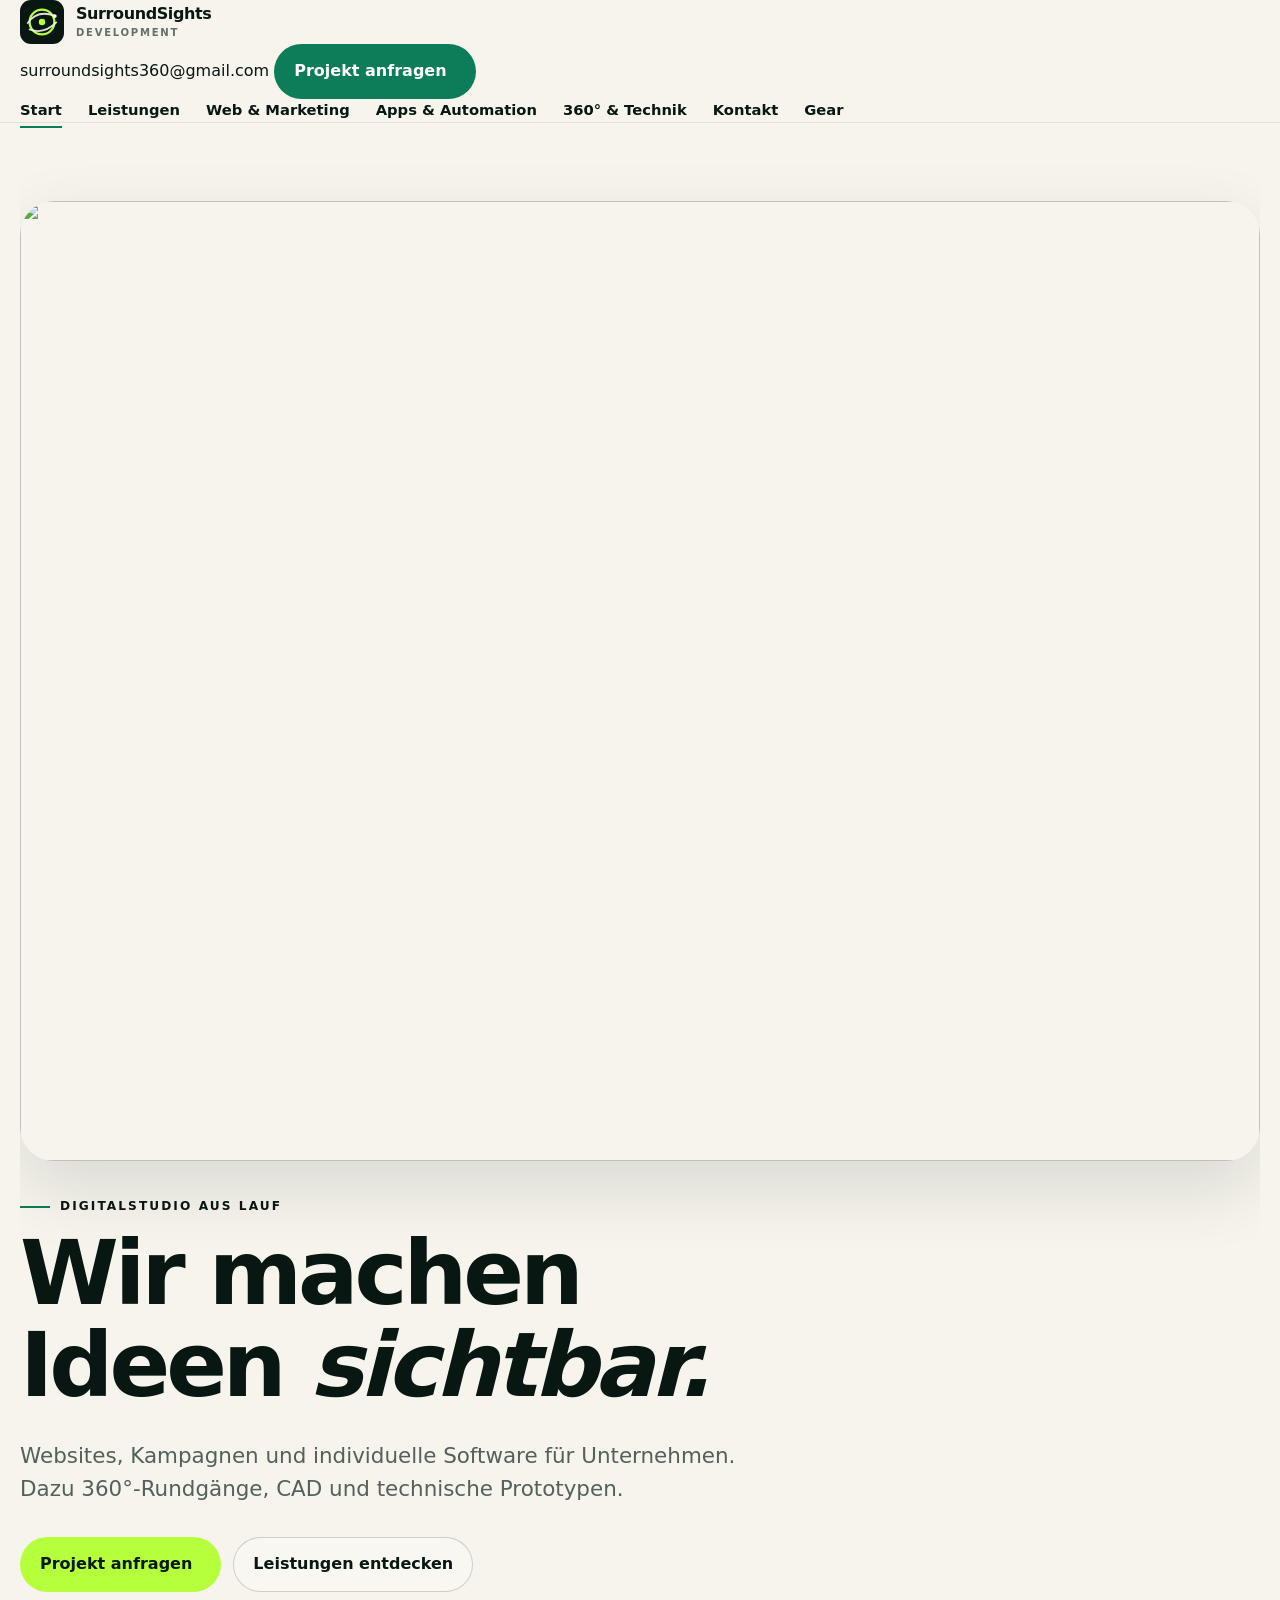
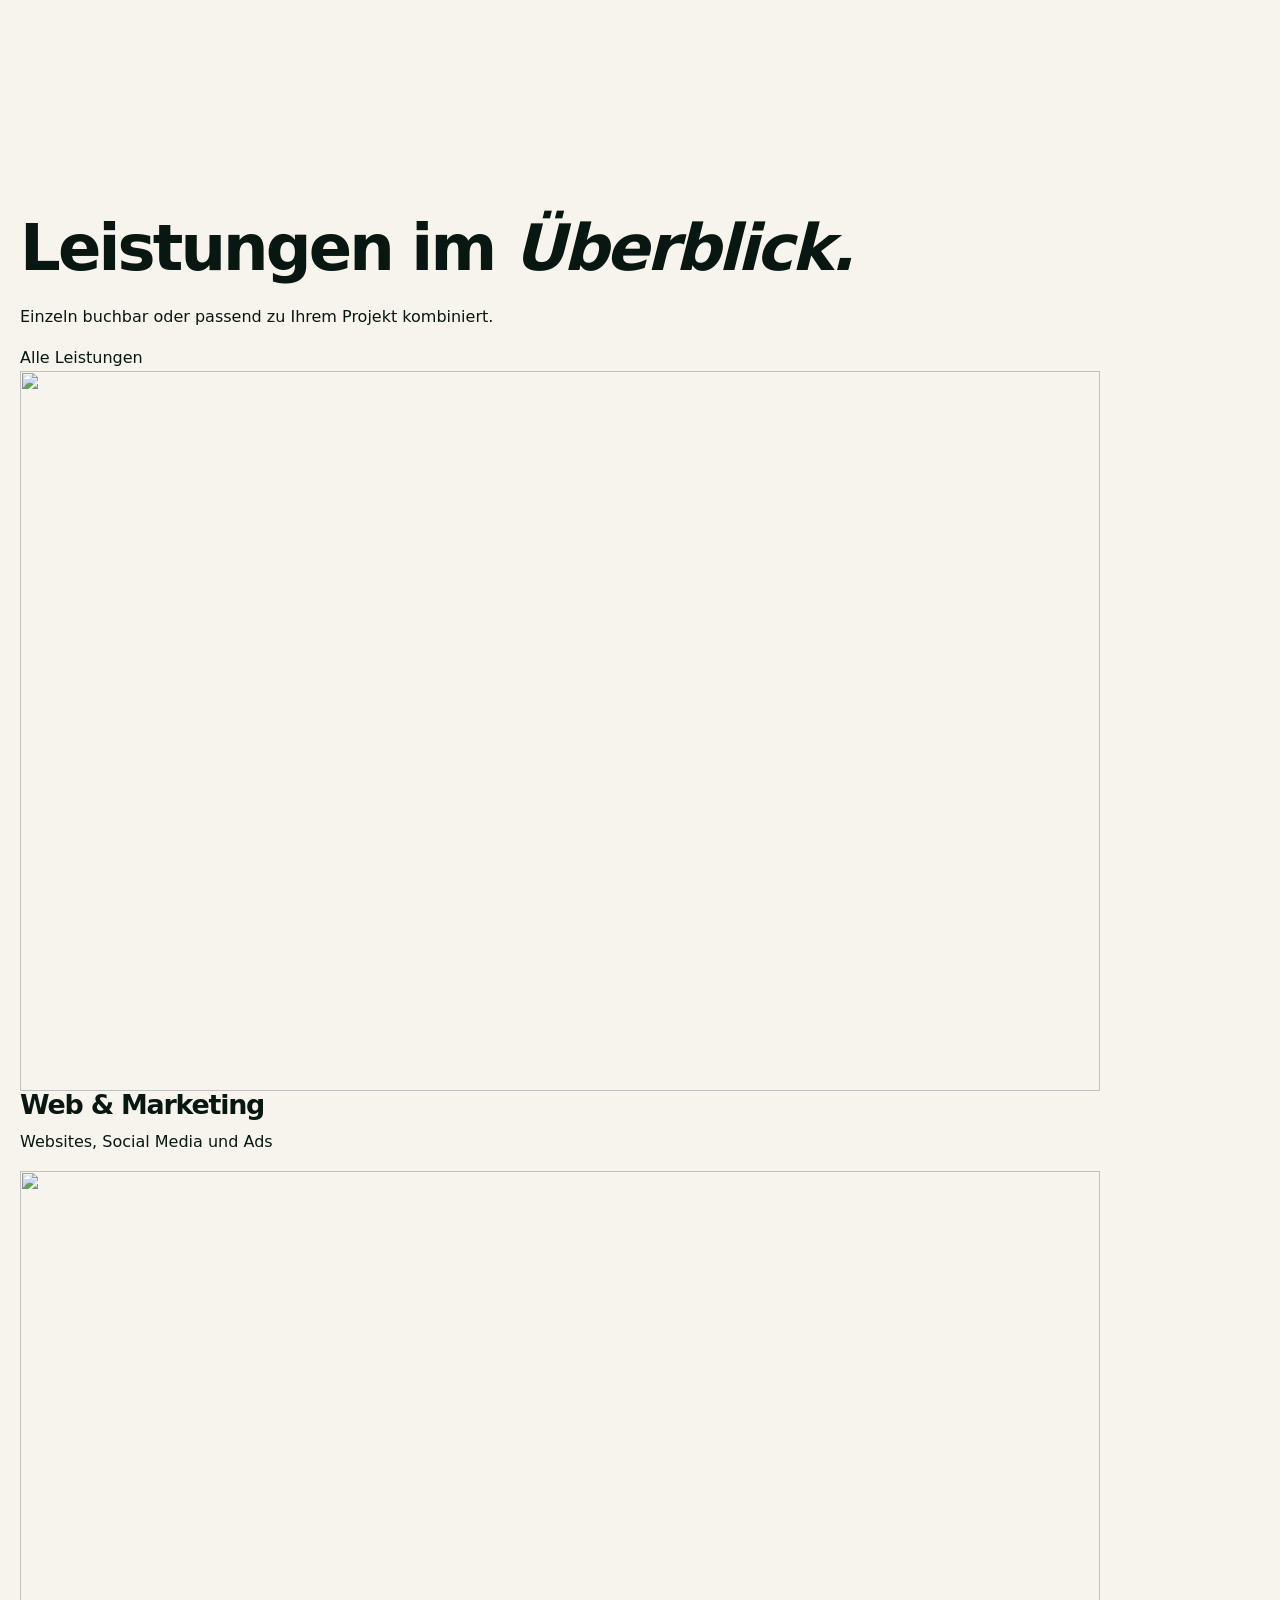
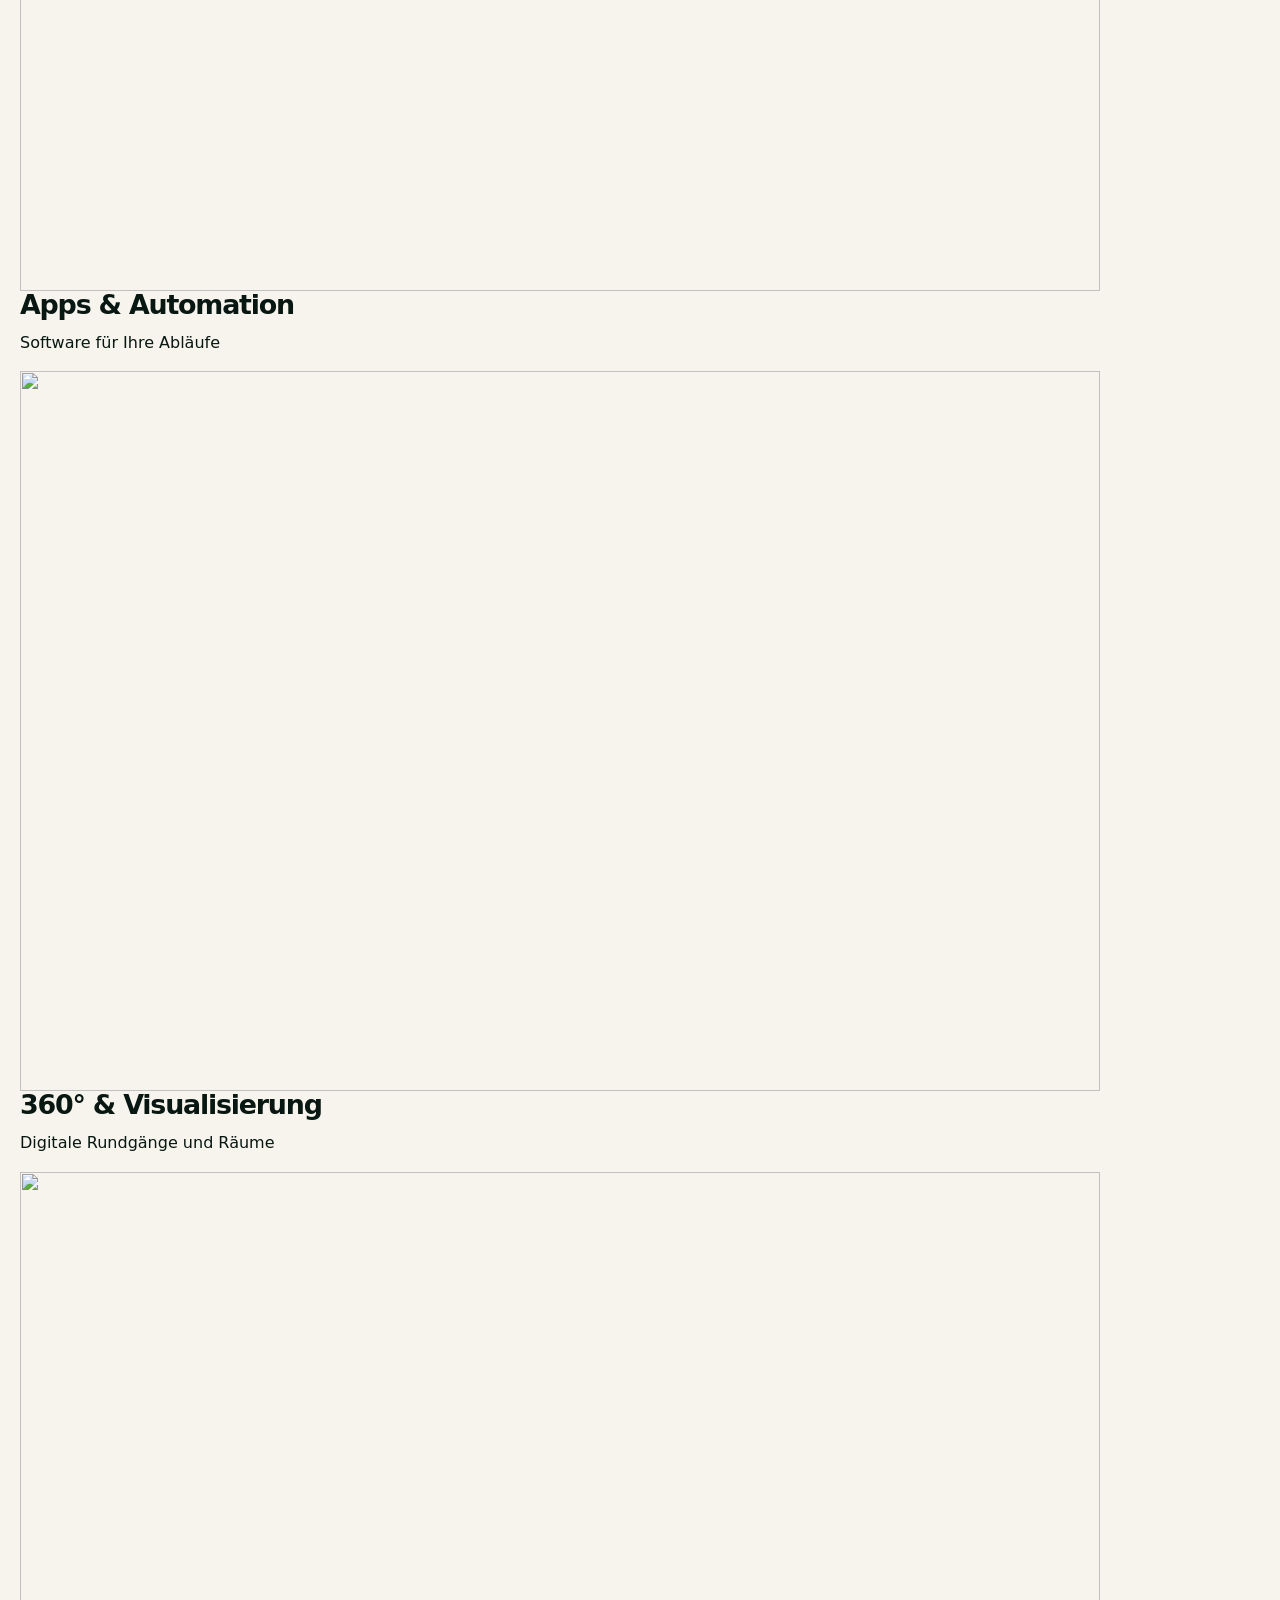
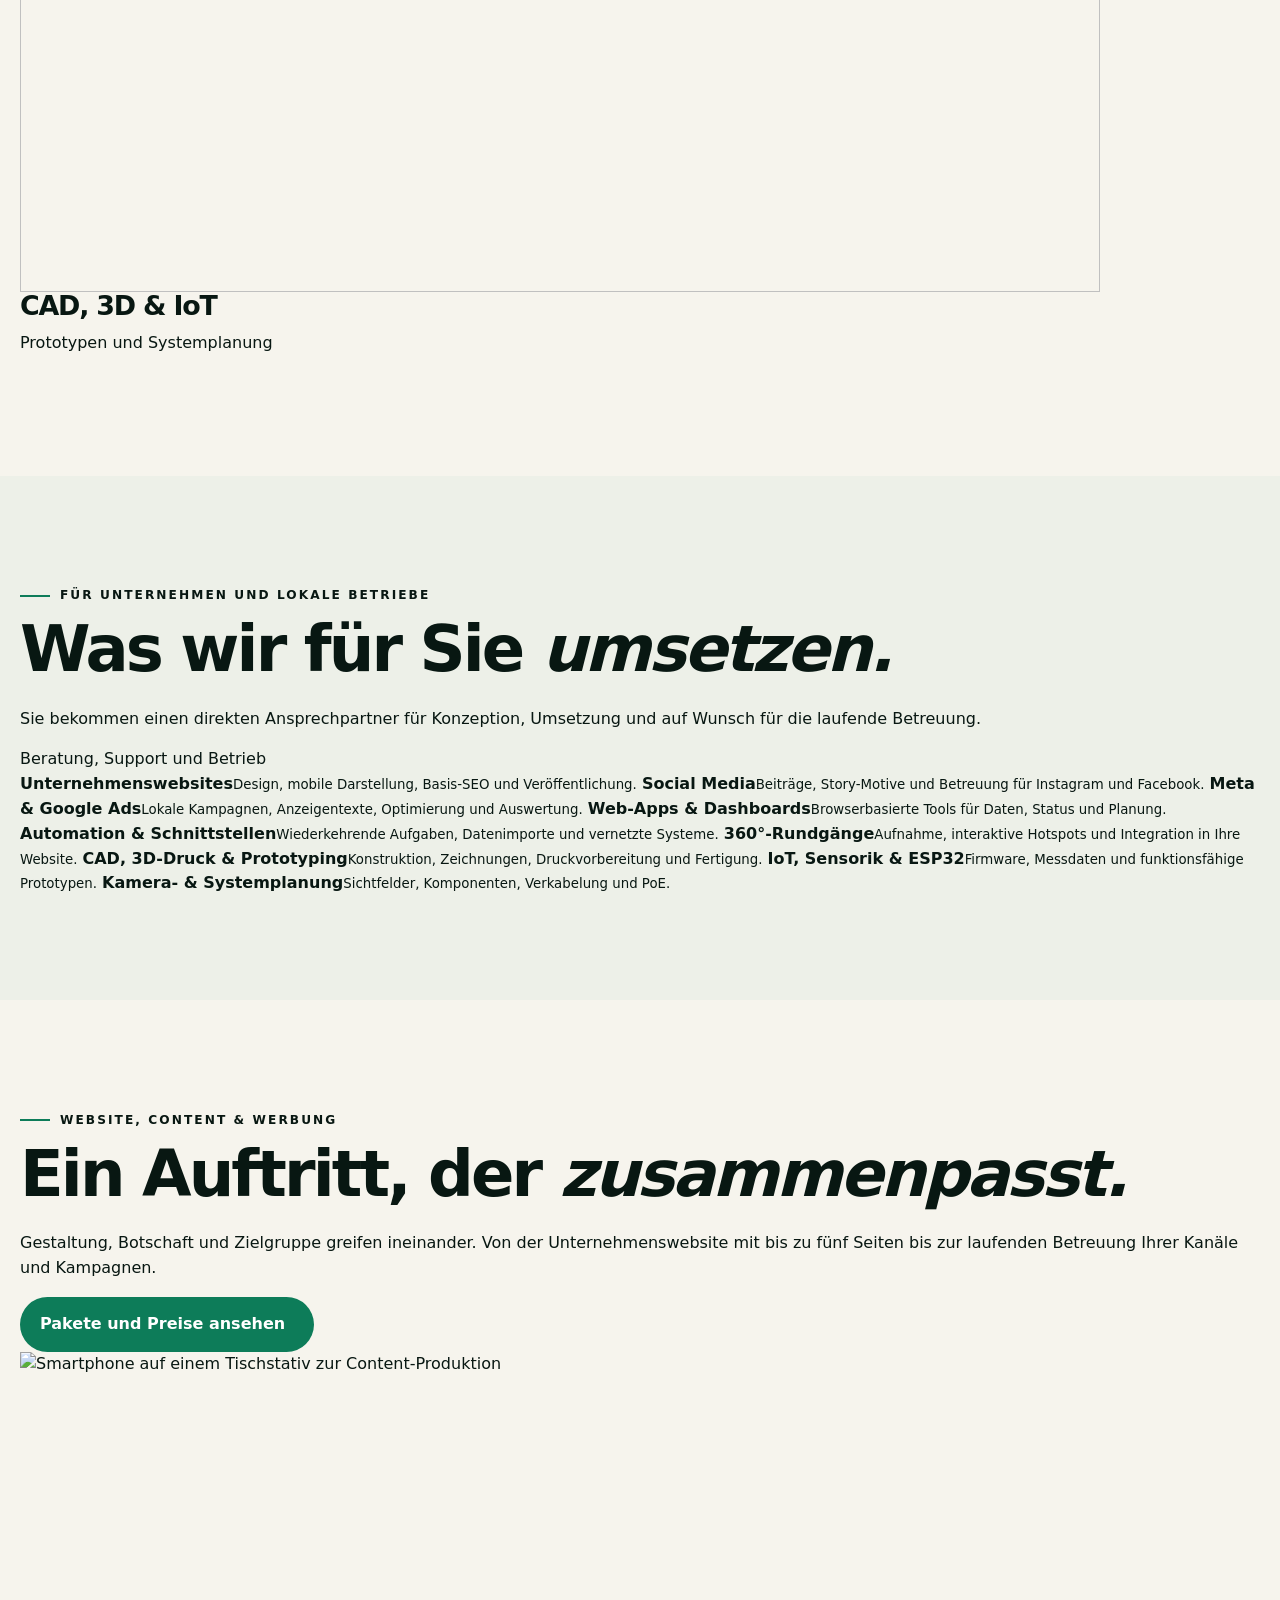
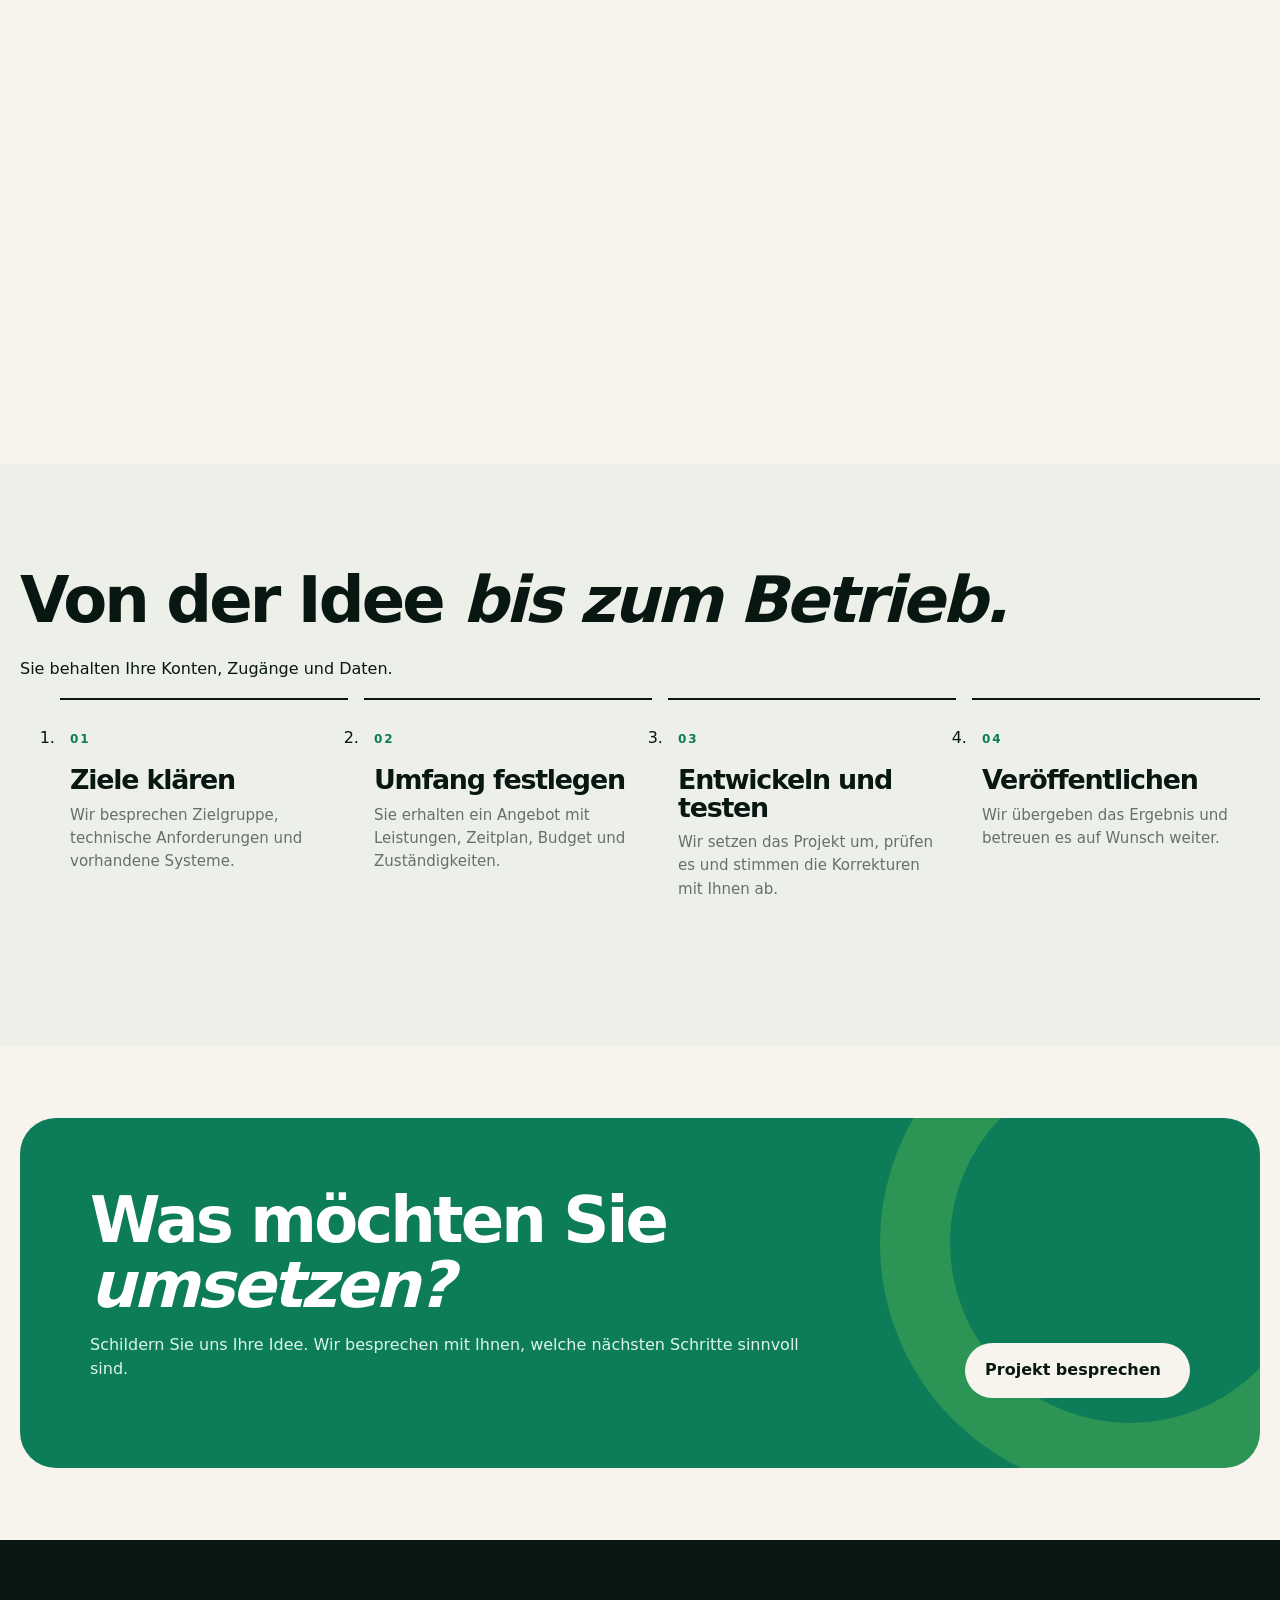
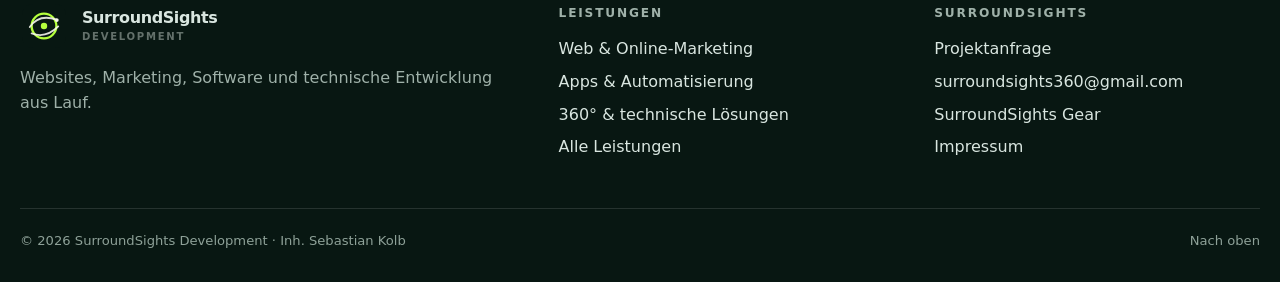
==== commit 543ceaa3: "Add files via upload" ====
--- a/index.html
+++ b/index.html
@@ -1,22 +1,225 @@
 <!doctype html>
-<html lang="de"><head><meta charset="utf-8"><meta name="viewport" content="width=device-width,initial-scale=1"><meta name="description" content="SurroundSights Development aus Lauf: Unternehmenswebsites, Social Media, Meta & Google Ads, Web-Apps, Automatisierung, 360°-Visualisierung, CAD, IoT und technische Lösungen."><link rel="canonical" href="https://surroundsights.de/"><meta name="theme-color" content="#081712"><meta property="og:type" content="website"><meta property="og:site_name" content="SurroundSights Development"><meta property="og:title" content="SurroundSights Development | Web, Marketing, 360° & technische Lösungen"><meta property="og:description" content="SurroundSights Development aus Lauf: Unternehmenswebsites, Social Media, Meta & Google Ads, Web-Apps, Automatisierung, 360°-Visualisierung, CAD, IoT und technische Lösungen."><title>SurroundSights Development | Web, Marketing, 360° & technische Lösungen</title><link rel="icon" href="favicon.svg" type="image/svg+xml"><link rel="stylesheet" href="assets/css/styles.css"></head><body><a class="skip" href="#content">Zum Inhalt</a><div class="topbar"><div class="wrap"><span>SurroundSights Development · Digital · Visual · Technisch</span><span><a href="mailto:surroundsights360@gmail.com">surroundsights360@gmail.com</a></span></div></div><header class="site-header"><div class="wrap nav"><a class="brand" href="index.html"><img src="assets/img/logo-mark.svg" alt=""><span class="brand-text">SurroundSights<small>Development</small></span></a><button class="menu-btn" type="button" aria-expanded="false" aria-label="Navigation öffnen">Menü</button><nav class="navlinks" aria-label="Hauptnavigation"><a href="index.html" aria-current="page">Start</a><a href="leistungen.html">Leistungen</a><a href="online-marketing.html">Online-Marketing</a><a href="entwicklung.html">Development</a><a href="visualisierung-technik.html">360° & Technik</a><a href="kontakt.html">Kontakt</a><a class="nav-cta" href="kontakt.html">Projekt anfragen</a></nav></div></header><main id="content">
-<section class="hero"><div class="wrap hero-grid"><div class="hero-copy reveal"><span class="eyebrow">Full-Service für digitale & technische Projekte</span><h1>Wir machen Ideen <span class="display-line">sichtbar. digital. wirksam.</span></h1><p class="lead">Von der Unternehmenswebsite über Social Media und Onlinewerbung bis zu individuellen Web-Apps, 360°-Rundgängen, Automatisierung und technischen Prototypen: SurroundSights Development verbindet kreative Umsetzung mit technischem Verständnis.</p><div class="actions"><a class="btn btn--primary" href="kontakt.html">Projekt besprechen →</a><a class="btn btn--ghost" href="leistungen.html">Alle Leistungen</a></div><div class="hero-meta"><span><i></i> Direkt & persönlich</span><span><i></i> Mobile-first</span><span><i></i> Individuell statt Baukasten</span></div></div><div class="hero-visual reveal"><img src="assets/img/hero-studio.svg" alt="Illustration aus Website, Smartphone, 360 Grad und technischen Elementen"><div class="hero-badge">Build · Market · Automate<small>alles aus einer Hand</small></div></div></div></section>
-<section class="section section--soft"><div class="wrap intro-split"><div class="reveal"><span class="eyebrow">SurroundSights Development</span></div><div class="reveal"><p class="big-copy">Eine Website allein reicht oft nicht. Wir verbinden <strong>Webdesign, Content, Werbung, Software und Technik</strong> zu Lösungen, die im Alltag funktionieren und mit Ihrem Unternehmen wachsen.</p><p>Für kleine Unternehmen, lokale Betriebe und individuelle technische Projekte – von der ersten Idee bis zur Veröffentlichung und laufenden Betreuung.</p></div></div></section>
-<section class="section"><div class="wrap"><div class="intro-split" style="margin-bottom:42px"><div><span class="eyebrow">Was wir tun</span><h2>Leistungen ohne Agentur-Umwege.</h2></div><p>Ein Ansprechpartner für digitale Präsenz, Kampagnen, Software und technische Umsetzung. Leistungen können einzeln gebucht oder sinnvoll kombiniert werden.</p></div><div class="service-grid">
-<a class="service-card featured reveal" href="online-marketing.html"><div class="service-icon">01</div><h3>Unternehmenswebsite</h3><p>Responsive Website, Inhalte, Kontakt, grundlegendes SEO, Veröffentlichung sowie optionale Pflege.</p><span class="more">ab 1.690 € →</span></a>
-<a class="service-card reveal" href="online-marketing.html"><div class="service-icon">02</div><h3>Social Media Betreuung</h3><p>Instagram & Facebook mit Bildbeiträgen, Story-Motiven, Texten, Veröffentlichung und Monatsauswertung.</p><span class="more">ab 449 €/Monat →</span></a>
-<a class="service-card reveal" href="online-marketing.html"><div class="service-icon">03</div><h3>Meta & Google Ads</h3><p>Lokale Kampagnen, Zielgruppen, Keywords, Anzeigenvarianten, Kontrolle, Optimierung und Reporting.</p><span class="more">ab 199 €/Monat →</span></a>
-<a class="service-card reveal" href="entwicklung.html"><div class="service-icon">04</div><h3>Web-Apps & Dashboards</h3><p>Individuelle Tools, PWAs, Benutzeroberflächen, Datenmodelle und praxisnahe Business-Anwendungen.</p><span class="more">Mehr erfahren →</span></a>
-<a class="service-card reveal" href="entwicklung.html"><div class="service-icon">05</div><h3>Automation & Integrationen</h3><p>Workflows, APIs, Datenimporte, Kalender-/E-Mail-Integration und automatisierte Abläufe.</p><span class="more">Mehr erfahren →</span></a>
-<a class="service-card reveal" href="visualisierung-technik.html"><div class="service-icon">06</div><h3>360° & Visualisierung</h3><p>360°-Aufnahmen, virtuelle Rundgänge, Hotspots, digitale Objektpräsentation und Website-Integration.</p><span class="more">Mehr erfahren →</span></a>
-<a class="service-card reveal" href="visualisierung-technik.html"><div class="service-icon">07</div><h3>CAD, 3D & Prototyping</h3><p>Konstruktion, 3D-Modelle, Druckvorbereitung, Prototypen, technische Zeichnungen und Fertigung.</p><span class="more">Mehr erfahren →</span></a>
-<a class="service-card reveal" href="visualisierung-technik.html"><div class="service-icon">08</div><h3>IoT, Sensorik & ESP32</h3><p>Sensorlösungen, Mikrocontroller, Prototyp-Aufbau, Firmware, Messdaten und technische Dokumentation.</p><span class="more">Mehr erfahren →</span></a>
-<a class="service-card reveal" href="visualisierung-technik.html"><div class="service-icon">09</div><h3>Kamera- & Systemplanung</h3><p>Sichtfelder, Grundrisse, Komponenten, Verkabelung, PoE und technische Inbetriebnahme.</p><span class="more">Mehr erfahren →</span></a>
-</div></div></section>
-<section class="section section--soft"><div class="wrap visual-split"><div class="visual-copy reveal"><span class="eyebrow">Website + Social + Ads</span><h2>Eine digitale Präsenz, die zusammenpasst.</h2><p>Website, Social Media und Werbekampagnen werden nicht als drei getrennte Baustellen behandelt. Gestaltung, Botschaft und Zielgruppe greifen ineinander.</p><ul class="checklist"><li>Unternehmenswebsite bis zu fünf Inhaltsseiten</li><li>Instagram & Facebook – Einrichtung und laufender Content</li><li>Meta Ads für lokale Reichweite und Anfragen</li><li>Google Ads für gezielte Suchanfragen</li><li>Websitepflege und monatliche Kampagnenoptimierung</li></ul><div class="actions"><a class="btn btn--primary" href="online-marketing.html">Paket & Preise ansehen</a></div></div><div class="visual-media reveal"><img src="assets/img/marketing-package.svg" alt="Illustration einer Website, eines Social-Media-Feeds und eines Marketing-Pakets"></div></div></section>
-<div class="band"><div class="wrap"><strong>Einmaliges Komplettpaket: 2.687 €</strong><a class="btn" href="online-marketing.html#preise">Leistungsumfang ansehen →</a></div></div>
-<section class="section"><div class="wrap visual-split reverse"><div class="visual-copy reveal"><span class="eyebrow">Development</span><h2>Wenn Standardsoftware nicht zum Prozess passt.</h2><p>Wir entwickeln kleine bis mittlere Web-Tools, Dashboards und Automatisierungen für konkrete Abläufe – von Datenerfassung und Planung bis zu Schnittstellen und Auswertung.</p><div class="pill-row"><span class="pill">Web-App / PWA</span><span class="pill">Dashboard</span><span class="pill">API</span><span class="pill">CSV / Excel</span><span class="pill">Automation</span><span class="pill">IoT-Daten</span></div><a class="btn btn--ghost" href="entwicklung.html">Development entdecken →</a></div><div class="visual-media reveal"><img src="assets/img/automation.svg" alt="Illustration eines automatisierten Daten-Workflows"></div></div></section>
-<section class="section section--dark"><div class="wrap visual-split"><div class="visual-copy reveal"><span class="eyebrow">360° & Technik</span><h2>Digital zeigen. Technisch lösen.</h2><p>Virtuelle Rundgänge für Räume und Unternehmen treffen auf CAD, 3D-Druck, Sensorik und technische Systemplanung.</p><ul class="checklist"><li>360°-Aufnahme & virtueller Rundgang</li><li>CAD-Konstruktion & 3D-Prototypen</li><li>ESP32, Sensorik & Firmware</li><li>Kamera-, Sichtfeld- und Verkabelungsplanung</li><li>Inbetriebnahme & technische Dokumentation</li></ul><div class="actions"><a class="btn btn--lime" href="visualisierung-technik.html">Technische Leistungen →</a></div></div><div class="visual-media reveal"><img src="assets/img/engineering.svg" alt="Illustration von CAD-Modell und IoT-Sensorik"></div></div></section>
-<section class="section"><div class="wrap"><div class="intro-split" style="margin-bottom:42px"><div><span class="eyebrow">Zusammenarbeit</span><h2>Von der Idee bis zum Betrieb.</h2></div><p>Klare Abstimmung, eine nachvollziehbare Leistung und möglichst wenig Reibungsverluste. Sie behalten Ihre Konten, Zugänge und Daten.</p></div><div class="process"><div class="step"><span class="step-num">01 · Verstehen</span><h3>Ziele & Anforderungen</h3><p>Wir klären Zielgruppe, technische Anforderungen, vorhandene Systeme und Prioritäten.</p></div><div class="step"><span class="step-num">02 · Konzipieren</span><h3>Struktur & Angebot</h3><p>Leistungsumfang, Zeitplan, Budget und Zuständigkeiten werden transparent festgelegt.</p></div><div class="step"><span class="step-num">03 · Umsetzen</span><h3>Design & Entwicklung</h3><p>Die Lösung wird erstellt, getestet und in einer gebündelten Korrekturphase abgestimmt.</p></div><div class="step"><span class="step-num">04 · Betreiben</span><h3>Launch & Betreuung</h3><p>Veröffentlichung, Übergabe sowie auf Wunsch laufende Pflege, Content und Kampagnen.</p></div></div></div></section>
-<section class="section section--tight"><div class="wrap cta reveal"><div class="cta-inner"><div><span class="eyebrow">Projekt starten</span><h2>Was möchten Sie sichtbar machen?</h2><p>Schildern Sie kurz Ihr Vorhaben. Sie erhalten eine klare Rückmeldung, welche Lösung sinnvoll ist und welche nächsten Schritte nötig sind.</p></div><a class="btn" href="kontakt.html">Projekt anfragen →</a></div></div></section>
-</main><footer><div class="wrap"><div class="footer-grid"><div><div class="footer-brand"><img src="assets/img/logo-mark.svg" alt=""><strong>SurroundSights Development</strong></div><p>Websites, Online-Marketing, Social Media, Ads, individuelle Software, 360°-Visualisierung und technische Entwicklung – mit einem direkten Ansprechpartner.</p></div><div><div class="footer-title">Leistungen</div><div class="footer-links"><a href="online-marketing.html">Website & Online-Marketing</a><a href="entwicklung.html">Web-Apps & Automatisierung</a><a href="visualisierung-technik.html">360° & technische Lösungen</a><a href="leistungen.html">Alle Leistungen</a></div></div><div><div class="footer-title">Kontakt</div><div class="footer-links"><a href="mailto:surroundsights360@gmail.com">surroundsights360@gmail.com</a><a href="kontakt.html">Projektanfrage</a><a href="impressum.html">Impressum</a></div></div></div><div class="footer-bottom"><span>© <span data-year></span> SurroundSights Development</span><span>Inh. Sebastian Kolb · 77886 Lauf</span></div></div></footer><script src="assets/js/main.js"></script></body></html>+<html lang="de">
+<head>
+  <meta charset="utf-8">
+  <meta name="viewport" content="width=device-width, initial-scale=1">
+  <meta name="description" content="SurroundSights Development aus Lauf. Websites, Social Media, Meta und Google Ads, Web-Apps, Automatisierung, 360°-Rundgänge, CAD, 3D-Druck und IoT.">
+  <link rel="canonical" href="https://surroundsights.de/">
+  <meta name="theme-color" content="#f8f7f3">
+  <meta property="og:type" content="website">
+  <meta property="og:site_name" content="SurroundSights Development">
+  <meta property="og:title" content="SurroundSights Development | Web, Marketing, 360° &amp; Technik">
+  <meta property="og:description" content="Websites, Online-Marketing, individuelle Software und technische Projekte aus Lauf.">
+  <meta property="og:image" content="https://surroundsights.de/assets/img/editorial/studio-hero.webp">
+  <meta property="og:image:alt" content="Monitor, 360°-Kamera und 3D-Prototyp in einem Studio">
+  <title>SurroundSights Development | Web, Marketing, 360° &amp; Technik</title>
+  <link rel="icon" href="favicon.svg" type="image/svg+xml">
+  <link rel="preload" href="assets/fonts/dm-sans.woff2" as="font" type="font/woff2" crossorigin>
+  <link rel="stylesheet" href="assets/css/styles.css">
+  <script src="assets/js/main.js" defer></script>
+</head>
+<body id="top">
+  <a class="skip" href="#content">Zum Inhalt springen</a>
+  <header class="site-header">
+    <div class="wrap masthead">
+      <a class="brand" href="index.html" aria-label="SurroundSights Development, Startseite">
+        <img src="assets/img/logo-mark.svg" alt="" width="40" height="40">
+        <span class="brand-text">SurroundSights<small>Development</small></span>
+      </a>
+      <div class="masthead-actions">
+        <a class="header-email" href="mailto:surroundsights360@gmail.com">surroundsights360@gmail.com</a>
+        <a class="btn btn--primary" href="kontakt.html">Projekt anfragen <span class="arrow-icon arrow-up-right" aria-hidden="true"></span></a>
+      </div>
+      <button class="menu-btn" type="button" aria-expanded="false" aria-controls="primary-nav">
+        <span class="menu-icon" aria-hidden="true"></span> Menü
+      </button>
+    </div>
+    <nav class="primary-nav" id="primary-nav" aria-label="Hauptnavigation">
+      <div class="wrap navlinks">
+        <a href="index.html" aria-current="page">Start</a>
+        <a href="leistungen.html">Leistungen</a>
+        <a href="online-marketing.html">Web &amp; Marketing</a>
+        <a href="entwicklung.html">Apps &amp; Automation</a>
+        <a href="visualisierung-technik.html">360° &amp; Technik</a>
+        <a href="kontakt.html">Kontakt</a>
+        <a class="nav-gear" href="https://gear.surroundsights.de/">Gear <span class="arrow-icon arrow-up-right" aria-hidden="true"></span></a>
+      </div>
+    </nav>
+  </header>
+  <main id="content" class="home">
+    <section class="wrap hero" aria-labelledby="hero-title">
+      <div class="hero-visual">
+        <img src="assets/img/editorial/studio-hero.webp" alt="" width="1440" height="960" fetchpriority="high">
+      </div>
+      <div class="hero-copy">
+        <p class="eyebrow">Digitalstudio aus Lauf</p>
+        <h1 id="hero-title">Wir machen Ideen <em>sichtbar.</em></h1>
+        <p class="lead">Websites, Kampagnen und individuelle Software für Unternehmen. Dazu 360°-Rundgänge, CAD und technische Prototypen.</p>
+        <div class="actions">
+          <a class="btn btn--lime" href="kontakt.html">Projekt anfragen <span class="arrow-icon arrow-up-right" aria-hidden="true"></span></a>
+          <a class="btn btn--ghost" href="#leistungen">Leistungen entdecken</a>
+        </div>
+      </div>
+    </section>
+
+    <section class="section home-disciplines" id="leistungen" aria-labelledby="services-title">
+      <div class="wrap">
+        <div class="section-heading">
+          <div>
+            <h2 id="services-title">Leistungen im <em>Überblick.</em></h2>
+            <p>Einzeln buchbar oder passend zu Ihrem Projekt kombiniert.</p>
+          </div>
+          <a class="text-link" href="leistungen.html">Alle Leistungen <span class="arrow-icon arrow-up-right" aria-hidden="true"></span></a>
+        </div>
+        <div class="discipline-grid">
+          <a class="discipline-card discipline-card--web" href="online-marketing.html">
+            <img src="assets/img/editorial/web-marketing.webp" alt="" width="1080" height="720" loading="lazy">
+            <div><h3>Web &amp; Marketing</h3><p>Websites, Social Media und Ads</p></div>
+            <span class="discipline-arrow" aria-hidden="true"><span class="arrow-icon arrow-up-right"></span></span>
+          </a>
+          <a class="discipline-card discipline-card--software" href="entwicklung.html">
+            <img src="assets/img/editorial/software.webp" alt="" width="1080" height="720" loading="lazy">
+            <div><h3>Apps &amp; Automation</h3><p>Software für Ihre Abläufe</p></div>
+            <span class="discipline-arrow" aria-hidden="true"><span class="arrow-icon arrow-up-right"></span></span>
+          </a>
+          <a class="discipline-card discipline-card--visual" href="visualisierung-technik.html#rundgaenge">
+            <img src="assets/img/editorial/rundgaenge.webp" alt="" width="1080" height="720" loading="lazy">
+            <div><h3>360° &amp; Visualisierung</h3><p>Digitale Rundgänge und Räume</p></div>
+            <span class="discipline-arrow" aria-hidden="true"><span class="arrow-icon arrow-up-right"></span></span>
+          </a>
+          <a class="discipline-card discipline-card--print" href="visualisierung-technik.html#cad-3d">
+            <img src="assets/img/editorial/3d-druck.webp" alt="" width="1080" height="720" loading="lazy">
+            <div><h3>CAD, 3D &amp; IoT</h3><p>Prototypen und Systemplanung</p></div>
+            <span class="discipline-arrow" aria-hidden="true"><span class="arrow-icon arrow-up-right"></span></span>
+          </a>
+        </div>
+      </div>
+    </section>
+
+    <section class="section section--soft" aria-labelledby="offer-title">
+      <div class="wrap offer-grid">
+        <div class="offer-intro reveal">
+          <p class="eyebrow">Für Unternehmen und lokale Betriebe</p>
+          <h2 id="offer-title">Was wir für Sie <em>umsetzen.</em></h2>
+          <p>Sie bekommen einen direkten Ansprechpartner für Konzeption, Umsetzung und auf Wunsch für die laufende Betreuung.</p>
+          <a class="text-link" href="leistungen.html#beratung">Beratung, Support und Betrieb <span class="arrow-icon arrow-up-right" aria-hidden="true"></span></a>
+        </div>
+        <div class="offer-list">
+          <a href="online-marketing.html#websites">
+            <span><strong>Unternehmenswebsites</strong><small>Design, mobile Darstellung, Basis-SEO und Veröffentlichung.</small></span>
+            <span class="offer-arrow" aria-hidden="true"><span class="arrow-icon arrow-up-right"></span></span>
+          </a>
+          <a href="online-marketing.html#social-media">
+            <span><strong>Social Media</strong><small>Beiträge, Story-Motive und Betreuung für Instagram und Facebook.</small></span>
+            <span class="offer-arrow" aria-hidden="true"><span class="arrow-icon arrow-up-right"></span></span>
+          </a>
+          <a href="online-marketing.html#anzeigen">
+            <span><strong>Meta &amp; Google Ads</strong><small>Lokale Kampagnen, Anzeigentexte, Optimierung und Auswertung.</small></span>
+            <span class="offer-arrow" aria-hidden="true"><span class="arrow-icon arrow-up-right"></span></span>
+          </a>
+          <a href="entwicklung.html#software">
+            <span><strong>Web-Apps &amp; Dashboards</strong><small>Browserbasierte Tools für Daten, Status und Planung.</small></span>
+            <span class="offer-arrow" aria-hidden="true"><span class="arrow-icon arrow-up-right"></span></span>
+          </a>
+          <a href="entwicklung.html#anwendungen">
+            <span><strong>Automation &amp; Schnittstellen</strong><small>Wiederkehrende Aufgaben, Datenimporte und vernetzte Systeme.</small></span>
+            <span class="offer-arrow" aria-hidden="true"><span class="arrow-icon arrow-up-right"></span></span>
+          </a>
+          <a href="visualisierung-technik.html#rundgaenge">
+            <span><strong>360°-Rundgänge</strong><small>Aufnahme, interaktive Hotspots und Integration in Ihre Website.</small></span>
+            <span class="offer-arrow" aria-hidden="true"><span class="arrow-icon arrow-up-right"></span></span>
+          </a>
+          <a href="visualisierung-technik.html#cad-3d">
+            <span><strong>CAD, 3D-Druck &amp; Prototyping</strong><small>Konstruktion, Zeichnungen, Druckvorbereitung und Fertigung.</small></span>
+            <span class="offer-arrow" aria-hidden="true"><span class="arrow-icon arrow-up-right"></span></span>
+          </a>
+          <a href="visualisierung-technik.html#sensorik">
+            <span><strong>IoT, Sensorik &amp; ESP32</strong><small>Firmware, Messdaten und funktionsfähige Prototypen.</small></span>
+            <span class="offer-arrow" aria-hidden="true"><span class="arrow-icon arrow-up-right"></span></span>
+          </a>
+          <a href="visualisierung-technik.html#systemplanung">
+            <span><strong>Kamera- &amp; Systemplanung</strong><small>Sichtfelder, Komponenten, Verkabelung und PoE.</small></span>
+            <span class="offer-arrow" aria-hidden="true"><span class="arrow-icon arrow-up-right"></span></span>
+          </a>
+        </div>
+      </div>
+    </section>
+
+    <section class="section" aria-labelledby="package-title">
+      <div class="wrap feature-panel">
+        <div class="feature-copy reveal">
+          <p class="eyebrow">Website, Content &amp; Werbung</p>
+          <h2 id="package-title">Ein Auftritt, der <em>zusammenpasst.</em></h2>
+          <p>Gestaltung, Botschaft und Zielgruppe greifen ineinander. Von der Unternehmenswebsite mit bis zu fünf Seiten bis zur laufenden Betreuung Ihrer Kanäle und Kampagnen.</p>
+          <a class="btn btn--primary" href="online-marketing.html#preise">Pakete und Preise ansehen <span class="arrow-icon arrow-up-right" aria-hidden="true"></span></a>
+        </div>
+        <img src="assets/img/editorial/content.webp" alt="Smartphone auf einem Tischstativ zur Content-Produktion" width="1080" height="608" loading="lazy">
+      </div>
+    </section>
+
+    <section class="section section--soft" aria-labelledby="process-title">
+      <div class="wrap">
+        <div class="section-heading">
+          <div>
+            <h2 id="process-title">Von der Idee <em>bis zum Betrieb.</em></h2>
+            <p>Sie behalten Ihre Konten, Zugänge und Daten.</p>
+          </div>
+        </div>
+        <ol class="process">
+          <li class="step"><span class="step-num" aria-hidden="true">01</span><h3>Ziele klären</h3><p>Wir besprechen Zielgruppe, technische Anforderungen und vorhandene Systeme.</p></li>
+          <li class="step"><span class="step-num" aria-hidden="true">02</span><h3>Umfang festlegen</h3><p>Sie erhalten ein Angebot mit Leistungen, Zeitplan, Budget und Zuständigkeiten.</p></li>
+          <li class="step"><span class="step-num" aria-hidden="true">03</span><h3>Entwickeln und testen</h3><p>Wir setzen das Projekt um, prüfen es und stimmen die Korrekturen mit Ihnen ab.</p></li>
+          <li class="step"><span class="step-num" aria-hidden="true">04</span><h3>Veröffentlichen</h3><p>Wir übergeben das Ergebnis und betreuen es auf Wunsch weiter.</p></li>
+        </ol>
+      </div>
+    </section>
+
+    <section class="section section--tight" aria-labelledby="contact-title">
+      <div class="wrap cta">
+        <div class="cta-inner">
+          <div>
+            <h2 id="contact-title">Was möchten Sie <em>umsetzen?</em></h2>
+            <p>Schildern Sie uns Ihre Idee. Wir besprechen mit Ihnen, welche nächsten Schritte sinnvoll sind.</p>
+          </div>
+          <a class="btn btn--lime" href="kontakt.html">Projekt besprechen <span class="arrow-icon arrow-up-right" aria-hidden="true"></span></a>
+        </div>
+      </div>
+    </section>
+  </main>
+  <footer>
+    <div class="wrap">
+      <div class="footer-grid">
+        <div>
+          <a class="brand footer-brand" href="index.html" aria-label="SurroundSights Development, Startseite">
+            <img src="assets/img/logo-mark.svg" alt="" width="40" height="40">
+        <span class="brand-text">SurroundSights<small>Development</small></span>
+          </a>
+          <p>Websites, Marketing, Software und technische Entwicklung aus Lauf.</p>
+        </div>
+        <div>
+          <p class="footer-title">Leistungen</p>
+          <div class="footer-links">
+            <a href="online-marketing.html">Web &amp; Online-Marketing</a>
+            <a href="entwicklung.html">Apps &amp; Automatisierung</a>
+            <a href="visualisierung-technik.html">360° &amp; technische Lösungen</a>
+            <a href="leistungen.html">Alle Leistungen</a>
+          </div>
+        </div>
+        <div>
+          <p class="footer-title">SurroundSights</p>
+          <div class="footer-links">
+            <a href="kontakt.html">Projektanfrage</a>
+            <a href="mailto:surroundsights360@gmail.com">surroundsights360@gmail.com</a>
+            <a href="https://gear.surroundsights.de/">SurroundSights Gear <span class="arrow-icon arrow-up-right" aria-hidden="true"></span></a>
+            <a href="impressum.html">Impressum</a>
+          </div>
+        </div>
+      </div>
+      <div class="footer-bottom">
+        <span>© <span data-year>2026</span> SurroundSights Development · Inh. Sebastian Kolb</span>
+        <a href="#top">Nach oben <span class="arrow-icon arrow-up" aria-hidden="true"></span></a>
+      </div>
+    </div>
+  </footer>
+</body>
+</html>
--- a/assets/css/styles.css
+++ b/assets/css/styles.css
@@ -0,0 +1,30 @@
+:root{
+  --ink:#081712;--ink-2:#17352b;--green:#0d7c59;--mint:#51e4a6;--lime:#b5ff3d;
+  --paper:#f6f4ed;--paper-2:#edf0e8;--white:#fff;--muted:#64716b;--line:#d6dcd3;
+  --max:1240px;--shadow:0 26px 70px rgba(8,23,18,.12);--radius:30px
+}
+*{box-sizing:border-box}html{scroll-behavior:smooth}body{margin:0;background:var(--paper);color:var(--ink);font-family:Inter,ui-sans-serif,system-ui,-apple-system,BlinkMacSystemFont,"Segoe UI",sans-serif;line-height:1.55;-webkit-font-smoothing:antialiased}img{max-width:100%;display:block}a{color:inherit;text-decoration:none}button,input,textarea,select{font:inherit}.wrap{width:min(calc(100% - 40px),var(--max));margin-inline:auto}.section{padding:104px 0}.section--tight{padding:72px 0}.section--dark{background:var(--ink);color:var(--paper)}.section--soft{background:var(--paper-2)}
+.skip{position:absolute;left:-9999px}.skip:focus{left:20px;top:20px;z-index:100;background:var(--lime);padding:10px 14px;border-radius:10px}
+.topbar{background:var(--ink);color:#d8e5df;font-size:.82rem}.topbar .wrap{display:flex;justify-content:space-between;gap:20px;padding:10px 0}.topbar a{color:var(--lime)}
+.site-header{position:sticky;top:0;z-index:50;background:rgba(246,244,237,.92);backdrop-filter:blur(16px);border-bottom:1px solid rgba(8,23,18,.08)}.nav{height:82px;display:flex;align-items:center;justify-content:space-between;gap:28px}.brand{display:flex;align-items:center;gap:12px;font-weight:900;letter-spacing:-.025em}.brand img{width:44px;height:44px}.brand-text{font-size:1rem;line-height:1.05}.brand-text small{display:block;margin-top:5px;font-size:.63rem;letter-spacing:.17em;text-transform:uppercase;color:var(--muted);font-weight:750}.navlinks{display:flex;align-items:center;gap:26px;font-size:.92rem;font-weight:700}.navlinks a{position:relative}.navlinks a:after{content:"";position:absolute;left:0;right:100%;bottom:-6px;height:2px;background:var(--green);transition:.2s}.navlinks a:hover:after,.navlinks a[aria-current="page"]:after{right:0}.nav-cta{background:var(--ink);color:var(--paper);padding:12px 17px;border-radius:999px}.nav-cta:hover{background:var(--green)}.menu-btn{display:none;border:0;background:var(--ink);color:var(--paper);padding:10px 13px;border-radius:12px;font-weight:800}
+.eyebrow{display:inline-flex;align-items:center;gap:10px;font-size:.76rem;letter-spacing:.17em;text-transform:uppercase;font-weight:850}.eyebrow:before{content:"";width:30px;height:2px;background:var(--green)}.section--dark .eyebrow:before{background:var(--lime)}.section--dark .eyebrow{color:#d6f7e8}
+h1,h2,h3,h4{letter-spacing:-.045em;line-height:1.02;margin-top:0}h1{font-size:clamp(3.4rem,7vw,7.2rem);margin-bottom:28px}h2{font-size:clamp(2.5rem,5vw,4.65rem);margin-bottom:24px}h3{font-size:clamp(1.25rem,2.1vw,1.75rem);margin-bottom:12px}p{margin-top:0}.lead{font-size:clamp(1.08rem,1.8vw,1.34rem);color:#52615b;max-width:750px}.section--dark .lead{color:#afc0b9}.display-line{display:block;color:var(--green)}.section--dark .display-line{color:var(--lime)}
+.hero{padding:78px 0 90px;overflow:hidden}.hero-grid{display:grid;grid-template-columns:1.02fr .98fr;gap:52px;align-items:center}.hero-copy{padding:30px 0}.hero h1{max-width:760px}.hero-visual{position:relative}.hero-visual img{width:100%;border-radius:34px;box-shadow:var(--shadow)}.hero-badge{position:absolute;left:-22px;bottom:32px;background:var(--lime);padding:18px 22px;border-radius:20px;box-shadow:0 18px 50px rgba(8,23,18,.16);font-weight:850;line-height:1.15}.hero-badge small{display:block;margin-top:6px;font-weight:650;color:#385243}.actions{display:flex;gap:12px;flex-wrap:wrap;margin-top:32px}.btn{display:inline-flex;align-items:center;justify-content:center;gap:9px;padding:14px 19px;border-radius:999px;font-weight:850;border:1px solid transparent;transition:.2s;cursor:pointer}.btn--primary{background:var(--green);color:white}.btn--primary:hover{background:var(--ink);transform:translateY(-2px)}.btn--lime{background:var(--lime);color:var(--ink)}.btn--lime:hover{transform:translateY(-2px);box-shadow:0 15px 35px rgba(181,255,61,.16)}.btn--ghost{border-color:rgba(8,23,18,.18);background:rgba(255,255,255,.3)}.btn--ghost:hover{border-color:var(--green);color:var(--green)}.section--dark .btn--ghost{border-color:rgba(255,255,255,.22);color:var(--paper)}
+.hero-meta{display:flex;gap:24px;flex-wrap:wrap;margin-top:36px;color:var(--muted);font-size:.88rem}.hero-meta span{display:inline-flex;align-items:center;gap:8px}.hero-meta i{width:8px;height:8px;border-radius:50%;background:var(--green);display:inline-block}
+.intro-split{display:grid;grid-template-columns:.75fr 1.25fr;gap:70px;align-items:start}.intro-split p{font-size:1.16rem;color:#52615b}.intro-split .big-copy{font-size:clamp(1.55rem,2.6vw,2.5rem);line-height:1.25;color:var(--ink);font-weight:760;letter-spacing:-.03em}
+.service-grid{display:grid;grid-template-columns:repeat(3,1fr);gap:18px}.service-card{background:var(--white);border:1px solid var(--line);border-radius:26px;padding:26px;min-height:290px;display:flex;flex-direction:column;transition:.22s}.service-card:hover{transform:translateY(-5px);box-shadow:var(--shadow);border-color:#b7c4ba}.service-icon{width:52px;height:52px;display:grid;place-items:center;border-radius:15px;background:var(--ink);color:var(--lime);font-weight:900;margin-bottom:44px}.service-card p{color:var(--muted);font-size:.94rem}.service-card .more{margin-top:auto;padding-top:18px;color:var(--green);font-weight:850}.service-card.featured{background:var(--ink);color:var(--paper);border-color:var(--ink)}.service-card.featured p{color:#b4c4bd}.service-card.featured .service-icon{background:var(--lime);color:var(--ink)}.service-card.featured .more{color:var(--lime)}
+.visual-split{display:grid;grid-template-columns:1fr 1fr;gap:68px;align-items:center}.visual-split.reverse .visual-copy{order:2}.visual-split.reverse .visual-media{order:1}.visual-media img{border-radius:34px;box-shadow:var(--shadow);width:100%}.visual-copy p{color:var(--muted);font-size:1.06rem}.checklist{display:grid;gap:12px;margin:26px 0 0;padding:0;list-style:none}.checklist li{display:flex;gap:11px;align-items:flex-start}.checklist li:before{content:"✓";width:24px;height:24px;border-radius:50%;display:grid;place-items:center;background:var(--lime);color:var(--ink);font-size:.78rem;font-weight:950;flex:0 0 auto;margin-top:1px}
+.band{background:var(--green);color:white;padding:30px 0}.band .wrap{display:flex;align-items:center;justify-content:space-between;gap:30px}.band strong{font-size:clamp(1.5rem,3vw,2.5rem);letter-spacing:-.04em}.band .btn{background:var(--paper);color:var(--ink)}
+.price-section{background:var(--ink);color:var(--paper)}.price-head{display:grid;grid-template-columns:1fr .8fr;gap:40px;align-items:end;margin-bottom:42px}.price-head p{color:#aec0b8}.pricing-grid{display:grid;grid-template-columns:1fr 1fr;gap:20px}.price-card{border:1px solid rgba(255,255,255,.14);border-radius:30px;padding:28px;background:rgba(255,255,255,.035)}.price-card.highlight{background:var(--paper);color:var(--ink);border-color:var(--paper)}.price-card.highlight p,.price-card.highlight .price-list li span{color:var(--muted)}.price-kicker{font-size:.76rem;text-transform:uppercase;letter-spacing:.16em;font-weight:850;color:var(--lime)}.price-card.highlight .price-kicker{color:var(--green)}.price-total{display:flex;align-items:end;gap:10px;margin:18px 0 22px}.price-total strong{font-size:clamp(2.8rem,5vw,4.5rem);letter-spacing:-.06em;line-height:.9}.price-total span{color:#9fb1a9;margin-bottom:7px}.price-list{list-style:none;margin:0;padding:0;border-top:1px solid rgba(255,255,255,.13)}.price-card.highlight .price-list{border-color:var(--line)}.price-list li{display:grid;grid-template-columns:1fr auto;gap:16px;padding:15px 0;border-bottom:1px solid rgba(255,255,255,.11)}.price-card.highlight .price-list li{border-color:var(--line)}.price-list li span{color:#adc0b8;font-size:.9rem}.price-list b{white-space:nowrap}.price-note{font-size:.82rem;color:#95a9a0;margin-top:18px}.price-card.highlight .price-note{color:var(--muted)}
+.pill-row{display:flex;flex-wrap:wrap;gap:9px;margin:24px 0}.pill{padding:8px 12px;border-radius:999px;background:#e5e9e1;font-size:.82rem;font-weight:780}.section--dark .pill{background:rgba(255,255,255,.09);color:#d5e4de}
+.process{display:grid;grid-template-columns:repeat(4,1fr);gap:16px}.step{padding:26px 10px 10px;border-top:2px solid var(--ink)}.step-num{font-size:.75rem;letter-spacing:.15em;text-transform:uppercase;color:var(--green);font-weight:900}.step h3{margin:16px 0 10px}.step p{color:var(--muted);font-size:.94rem}
+.fact-grid{display:grid;grid-template-columns:repeat(4,1fr);gap:14px}.fact{padding:24px;border-radius:22px;background:var(--paper-2)}.fact strong{display:block;font-size:1.2rem;margin-bottom:7px}.fact span{color:var(--muted);font-size:.9rem}
+.cta{border-radius:36px;background:var(--green);color:#fff;padding:clamp(34px,6vw,70px);position:relative;overflow:hidden}.cta:after{content:"";position:absolute;width:360px;height:360px;border-radius:50%;border:70px solid rgba(181,255,61,.18);right:-120px;top:-125px}.cta-inner{position:relative;z-index:1;display:grid;grid-template-columns:1fr auto;gap:40px;align-items:end}.cta h2{margin-bottom:14px}.cta p{max-width:720px;color:#ddf5ec}.cta .btn{background:var(--paper);color:var(--ink)}
+.subhero{padding:70px 0 60px}.subhero-grid{display:grid;grid-template-columns:1fr .85fr;gap:50px;align-items:end}.subhero p{max-width:720px}.subhero-card{background:var(--ink);color:var(--paper);border-radius:30px;padding:30px}.subhero-card strong{display:block;color:var(--lime);font-size:2.1rem;letter-spacing:-.05em}.subhero-card span{color:#b1c1ba}
+.detail-grid{display:grid;grid-template-columns:.7fr 1.3fr;gap:60px}.detail-nav{position:sticky;top:110px;align-self:start;border-top:1px solid var(--line)}.detail-nav a{display:flex;justify-content:space-between;gap:12px;padding:14px 0;border-bottom:1px solid var(--line);font-weight:750;color:#4d5b55}.detail-nav a:hover{color:var(--green)}.detail-content article{padding:0 0 56px;margin-bottom:56px;border-bottom:1px solid var(--line)}.detail-content article:last-child{border-bottom:0}.detail-content p{color:var(--muted)}.detail-content h2{font-size:clamp(2rem,4vw,3.3rem)}.detail-content h3{margin-top:26px}.mini-grid{display:grid;grid-template-columns:1fr 1fr;gap:14px;margin-top:24px}.mini-card{padding:20px;border-radius:18px;background:var(--white);border:1px solid var(--line)}.mini-card strong{display:block;margin-bottom:6px}.mini-card span{color:var(--muted);font-size:.9rem}
+.contact-grid{display:grid;grid-template-columns:.85fr 1.15fr;gap:60px}.contact-card{background:var(--ink);color:var(--paper);border-radius:30px;padding:32px}.contact-card a{color:var(--lime);font-weight:850}.contact-card p{color:#b3c3bc}.contact-form{display:grid;grid-template-columns:1fr 1fr;gap:14px}.field{display:grid;gap:7px}.field.full{grid-column:1/-1}.field label{font-size:.78rem;text-transform:uppercase;letter-spacing:.1em;font-weight:850;color:#5e6d66}.field input,.field textarea,.field select{width:100%;border:1px solid #cdd4cc;background:#fff;border-radius:14px;padding:14px 15px;outline:none}.field input:focus,.field textarea:focus,.field select:focus{border-color:var(--green);box-shadow:0 0 0 3px rgba(13,124,89,.08)}.field textarea{min-height:150px;resize:vertical}.form-note{font-size:.8rem;color:var(--muted)}
+.legal{max-width:840px}.legal h1{font-size:clamp(3rem,7vw,5.4rem)}.legal section{padding:24px 0;border-top:1px solid var(--line)}.legal section p{color:#425049}.legal .back{display:inline-flex;margin-bottom:28px;color:var(--green);font-weight:850}
+footer{background:var(--ink);color:#d9e6e0;padding:64px 0 30px}.footer-grid{display:grid;grid-template-columns:1.2fr .8fr .8fr;gap:50px}.footer-brand{display:flex;gap:14px;align-items:center;margin-bottom:18px}.footer-brand img{width:48px}.footer-brand strong{font-size:1.08rem}.footer-grid p{color:#9fb1a9;max-width:500px}.footer-title{font-size:.76rem;text-transform:uppercase;letter-spacing:.15em;color:var(--lime);font-weight:850;margin-bottom:14px}.footer-links{display:grid;gap:8px}.footer-links a:hover{color:var(--lime)}.footer-bottom{border-top:1px solid rgba(255,255,255,.12);padding-top:22px;margin-top:48px;display:flex;justify-content:space-between;gap:20px;flex-wrap:wrap;color:#8ea198;font-size:.82rem}
+.reveal{opacity:0;transform:translateY(18px);transition:opacity .55s ease,transform .55s ease}.reveal.show{opacity:1;transform:none}
+@media(max-width:1020px){.navlinks{gap:16px;font-size:.86rem}.hero-grid,.visual-split,.price-head,.subhero-grid,.detail-grid,.contact-grid{grid-template-columns:1fr}.hero{padding-top:48px}.hero-visual{max-width:760px}.visual-split.reverse .visual-copy,.visual-split.reverse .visual-media{order:initial}.service-grid{grid-template-columns:1fr 1fr}.process,.fact-grid{grid-template-columns:1fr 1fr}.detail-nav{position:static}.pricing-grid{grid-template-columns:1fr}.cta-inner{grid-template-columns:1fr}.footer-grid{grid-template-columns:1fr 1fr}.footer-grid>div:first-child{grid-column:1/-1}}
+@media(max-width:760px){.wrap{width:min(calc(100% - 28px),var(--max))}.topbar .wrap{display:block;text-align:center}.topbar .wrap span:last-child{display:none}.menu-btn{display:block}.nav{height:72px}.navlinks{display:none;position:absolute;top:72px;left:0;right:0;background:var(--paper);padding:20px 22px 28px;border-bottom:1px solid var(--line);flex-direction:column;align-items:flex-start}.navlinks.open{display:flex}.nav-cta{width:100%;text-align:center}.brand img{width:38px;height:38px}.section{padding:76px 0}.hero{padding:40px 0 70px}.hero-grid{gap:30px}.hero-badge{position:static;margin-top:12px;display:inline-block}.intro-split{grid-template-columns:1fr;gap:25px}.service-grid,.process,.fact-grid,.mini-grid,.footer-grid,.contact-form{grid-template-columns:1fr}.field.full{grid-column:auto}.band .wrap{align-items:flex-start;flex-direction:column}.footer-grid>div:first-child{grid-column:auto}.price-list li{grid-template-columns:1fr}.price-list b{justify-self:start}.hero-meta{gap:12px}.subhero{padding-top:45px}}
